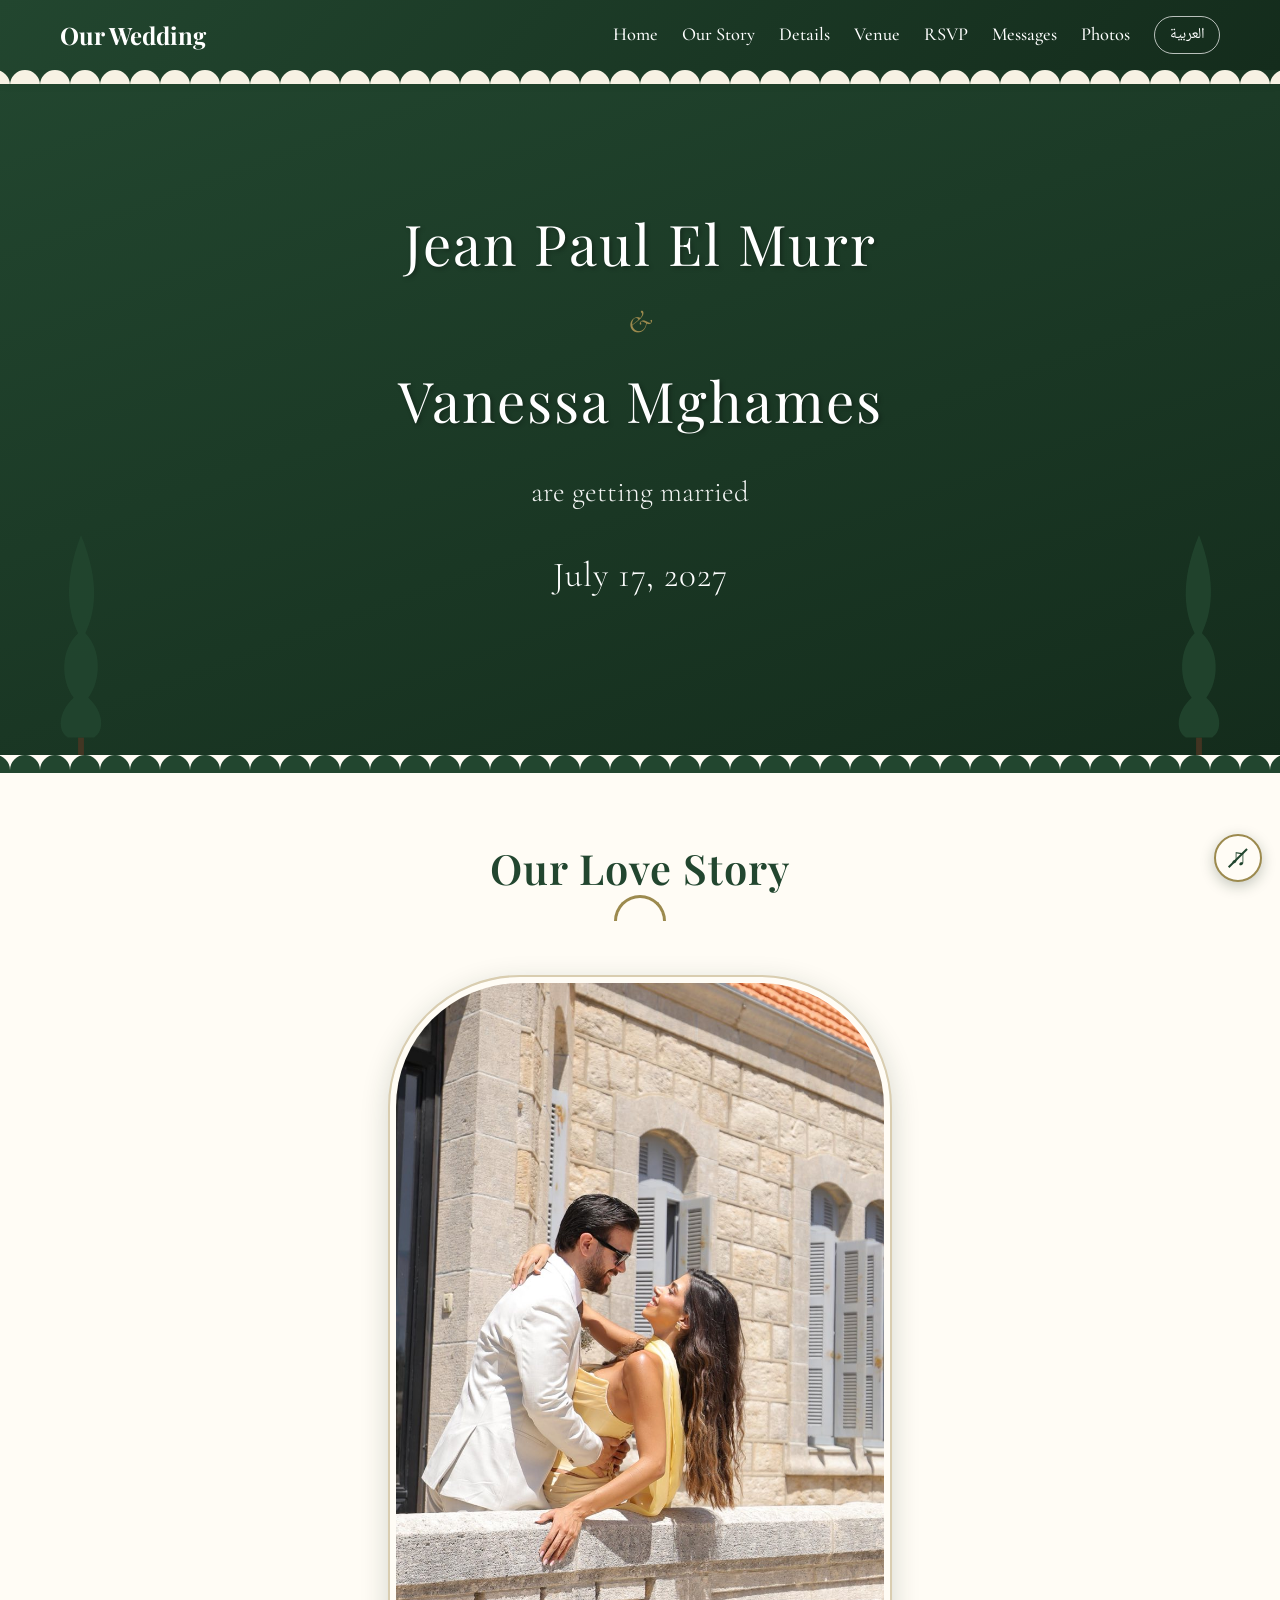
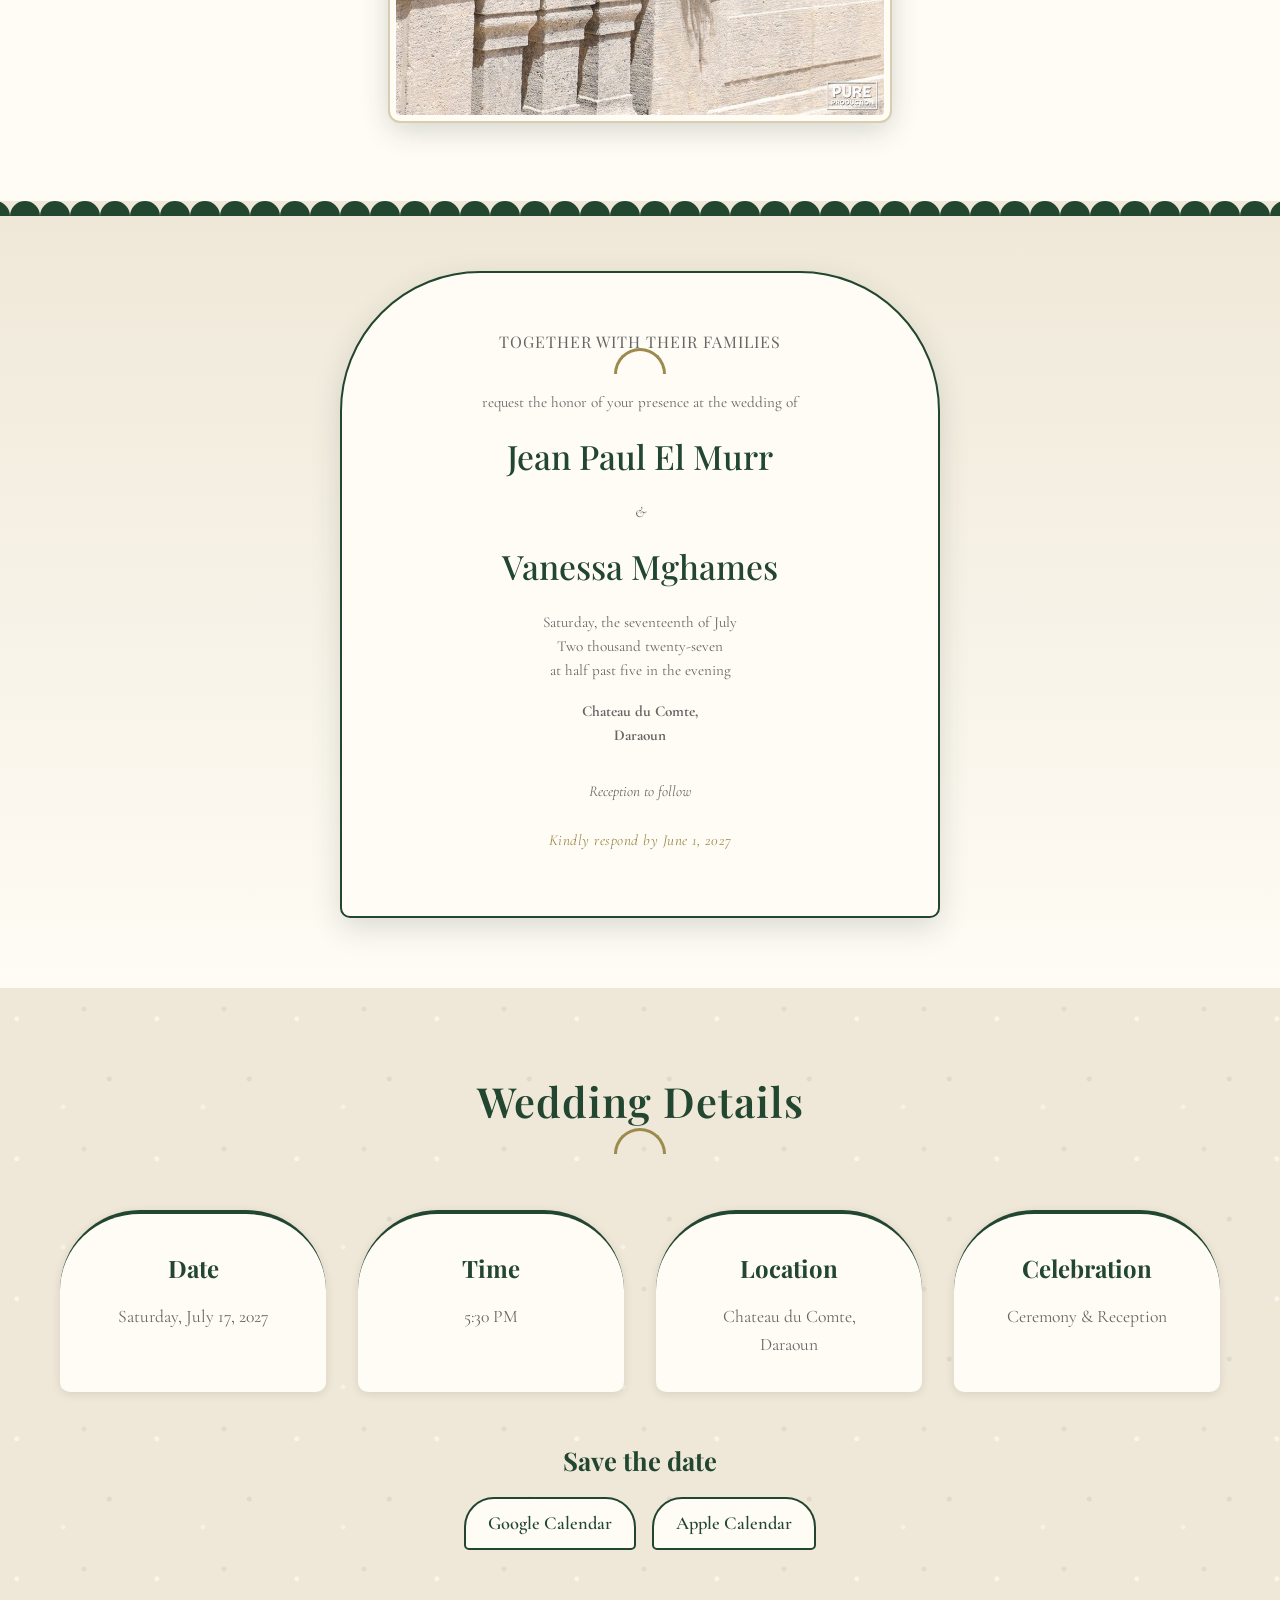
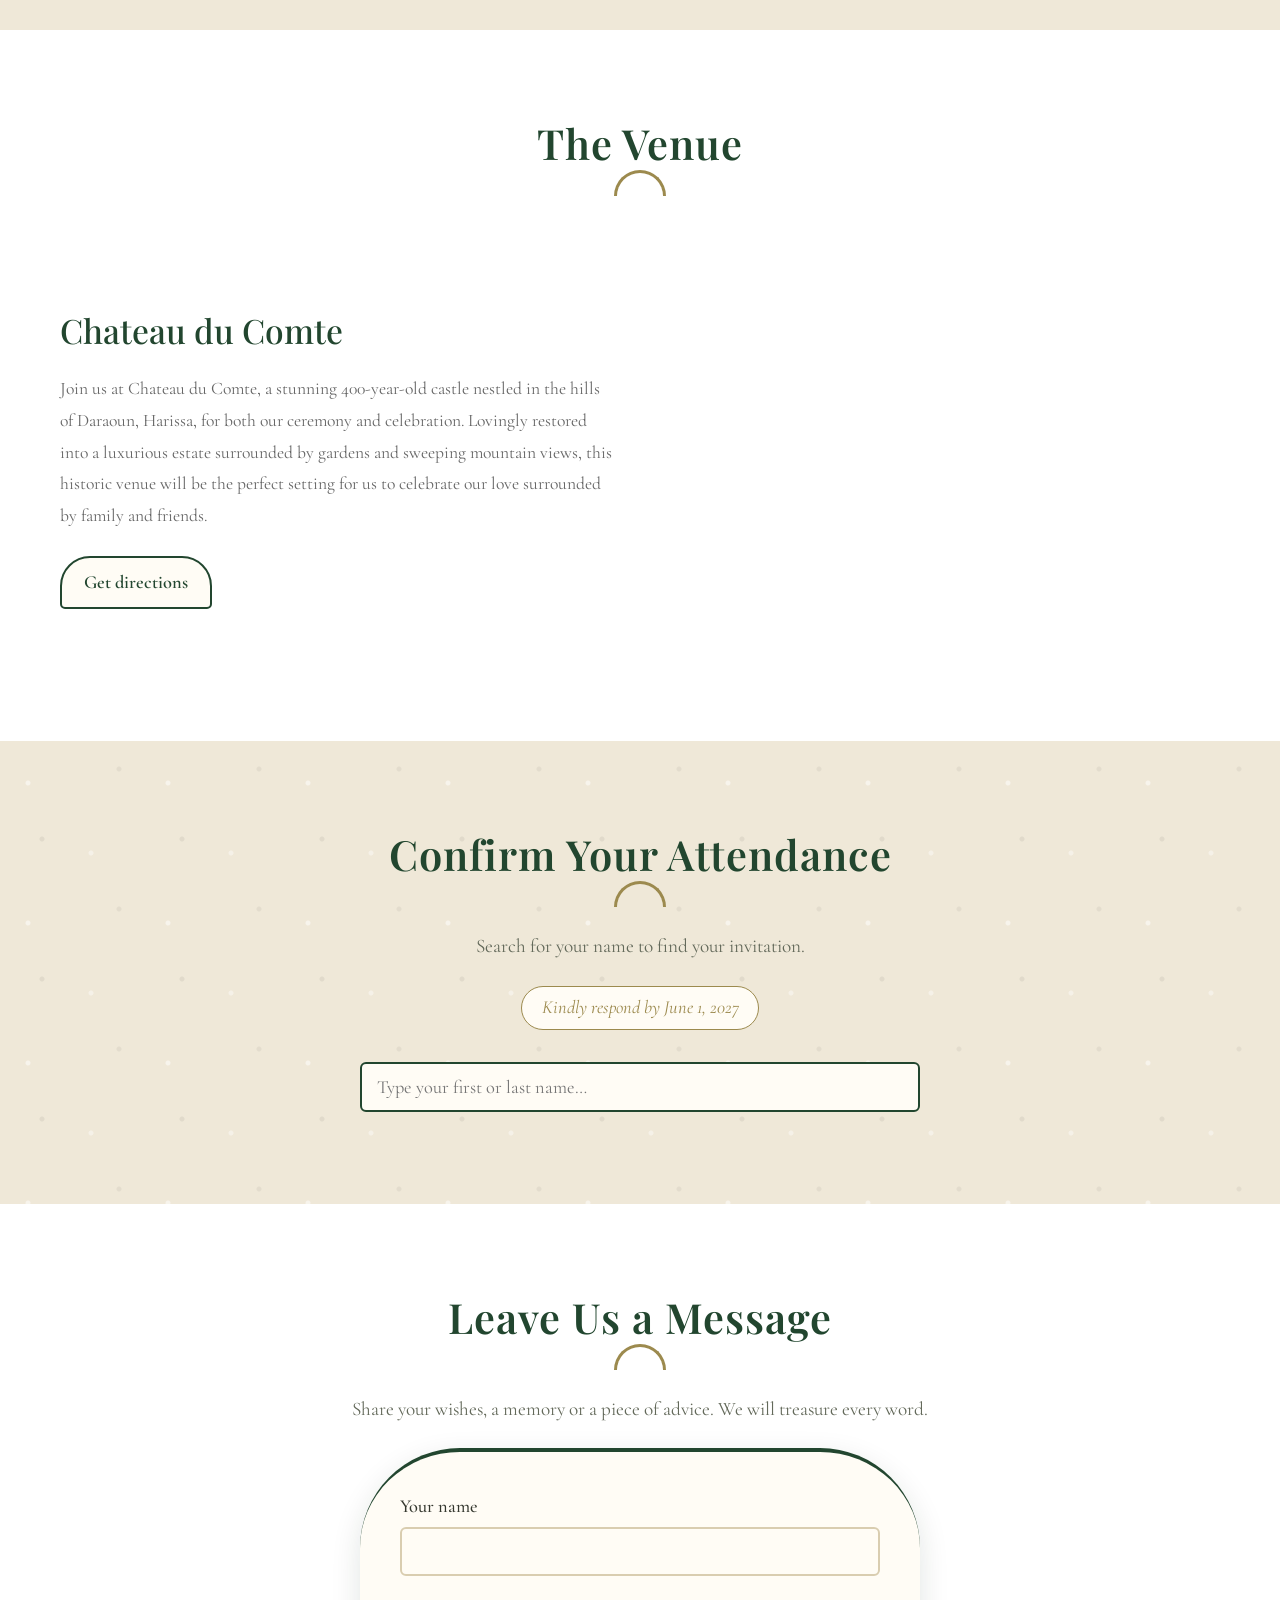
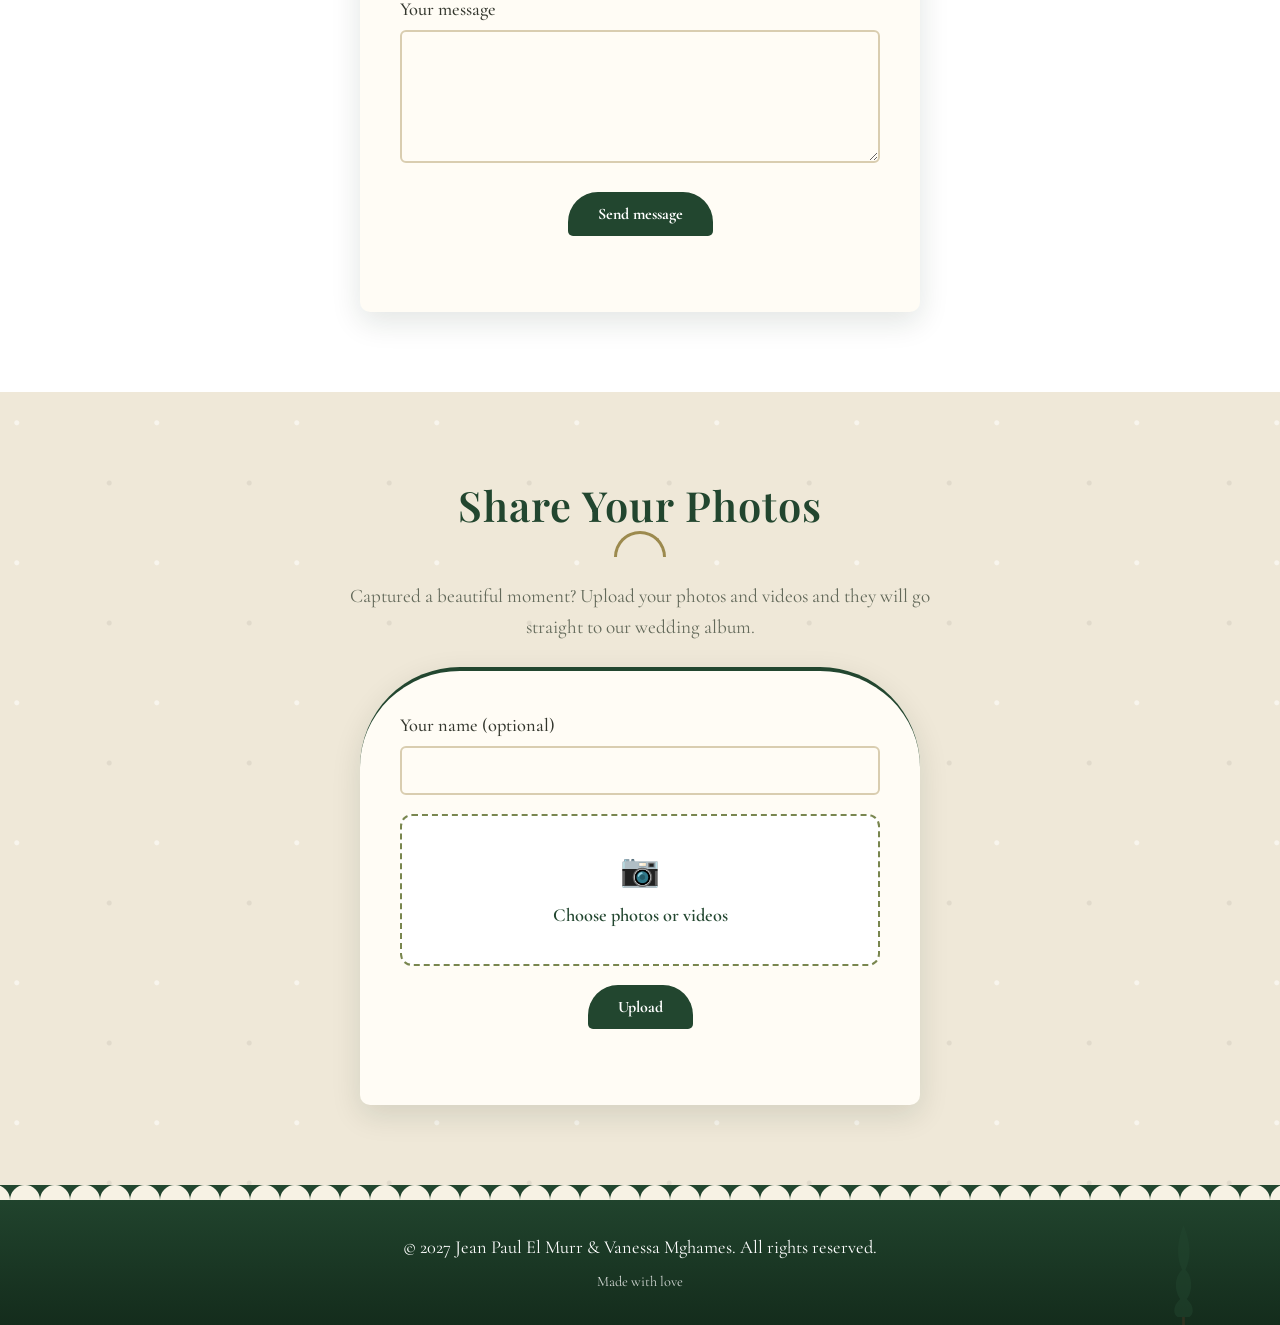
==== index.html @ b469ce1c "Polish site: music control, faster loading, nav fixes, link previews - Add play/pause music button a" ====
<!DOCTYPE html>
<html lang="en" dir="ltr">
<head>
    <meta charset="UTF-8">
    <meta name="viewport" content="width=device-width, initial-scale=1.0">
    <title>Jean Paul & Vanessa - Wedding 2027</title>
    <meta name="description" content="Jean Paul El Murr & Vanessa Mghames are getting married on July 17, 2027 at Chateau du Comte, Daraoun. Find your invitation and RSVP by June 1, 2027.">
    <meta name="theme-color" content="#22462f">
    <meta property="og:type" content="website">
    <meta property="og:url" content="https://www.vanessaandjeanpaulelmurr.com/">
    <meta property="og:title" content="Jean Paul & Vanessa - July 17, 2027">
    <meta property="og:description" content="We're getting married! Find your invitation and RSVP by June 1, 2027.">
    <meta property="og:image" content="https://www.vanessaandjeanpaulelmurr.com/images/og-preview.jpg">
    <meta property="og:image:width" content="1200">
    <meta property="og:image:height" content="630">
    <meta name="twitter:card" content="summary_large_image">
    <link rel="icon" href="data:image/svg+xml,%3Csvg xmlns='http://www.w3.org/2000/svg' viewBox='0 0 64 64'%3E%3Cpath d='M8 64V30a24 24 0 0 1 48 0v34z' fill='%2322462f'/%3E%3Ctext x='32' y='48' font-family='Georgia,serif' font-size='22' fill='%23fffcf5' text-anchor='middle'%3EJ%26amp;V%3C/text%3E%3C/svg%3E">
    <link rel="preconnect" href="https://fonts.googleapis.com">
    <link rel="preconnect" href="https://fonts.gstatic.com" crossorigin>
    <link rel="stylesheet" href="style.css">
</head>
<body>
    <!-- Music Player -->
    <audio id="backgroundMusic" preload="metadata" loop>
        <source src="music/o-sole-mio.m4a" type="audio/mp4">
        <source src="music/Instrumental - O Sole Mio.mp3" type="audio/mpeg">
    </audio>
    <button class="music-toggle" id="musicToggle" type="button" aria-pressed="false" data-i18n-aria="music.play" aria-label="Play music">
        <span class="music-icon" aria-hidden="true">&#9835;</span>
    </button>

    <!-- Navigation -->
    <nav class="navbar">
        <div class="container">
            <div class="logo" data-i18n="nav.logo">Our Wedding</div>
            <ul class="nav-links">
                <li><a href="#home" data-i18n="nav.home">Home</a></li>
                <li><a href="#gallery" data-i18n="nav.story">Our Story</a></li>
                <li><a href="#details" data-i18n="nav.details">Details</a></li>
                <li><a href="#venue" data-i18n="nav.venue">Venue</a></li>
                <li><a href="#rsvp" data-i18n="nav.rsvp">RSVP</a></li>
                <li><a href="#messages" data-i18n="nav.messages">Messages</a></li>
                <li><a href="#photos" data-i18n="nav.photos">Photos</a></li>
            </ul>
            <div class="nav-actions">
                <button class="lang-toggle" id="langToggle" type="button" data-i18n="lang.toggle" data-i18n-aria="lang.toggleLabel">العربية</button>
                <button class="nav-toggle" id="navToggle" type="button" aria-label="Menu" aria-expanded="false">
                    <span></span>
                    <span></span>
                    <span></span>
                </button>
            </div>
        </div>
    </nav>

    <!-- Hero Section -->
    <section id="home" class="hero">
        <div class="hero-content">
            <h1 data-i18n="hero.groom">Jean Paul El Murr</h1>
            <p class="and" data-i18n="common.and">&</p>
            <h1 data-i18n="hero.bride">Vanessa Mghames</h1>
            <p class="tagline" data-i18n="hero.tagline">are getting married</p>
            <p class="date" data-i18n="hero.date">July 17, 2027</p>
        </div>
    </section>

    <!-- Photo Gallery Section -->
    <section id="gallery" class="gallery">
        <div class="container">
            <h2 data-i18n="story.title">Our Love Story</h2>
            <div class="gallery-grid">
                <div class="gallery-item featured">
                    <img src="images/engagement.jpg" width="900" height="1350" alt="Jean Paul & Vanessa">
                </div>
            </div>
        </div>
    </section>

    <!-- Invitation Section -->
    <section id="invitation" class="invitation">
        <div class="container">
            <div class="invitation-card">
                <h2 data-i18n="inv.together">Together with their families</h2>
                <p data-i18n="inv.request">request the honor of your presence at the wedding of</p>
                <h3 data-i18n="hero.groom">Jean Paul El Murr</h3>
                <p class="and-text" data-i18n="common.and">&</p>
                <h3 data-i18n="hero.bride">Vanessa Mghames</h3>
                <p data-i18n-html="inv.when">Saturday, the seventeenth of July<br>Two thousand twenty-seven<br>at half past five in the evening</p>
                <p><strong data-i18n-html="inv.venue">Chateau du Comte,<br>Daraoun</strong></p>
                <p class="reception" data-i18n="inv.reception">Reception to follow</p>
                <p class="rsvp-by" data-i18n="inv.rsvpBy">Kindly respond by June 1, 2027</p>
            </div>
        </div>
    </section>

    <!-- Event Details -->
    <section id="details" class="details">
        <div class="container">
            <h2 data-i18n="details.title">Wedding Details</h2>
            <div class="details-grid">
                <div class="detail-card">
                    <h3 data-i18n="details.date">Date</h3>
                    <p data-i18n="details.dateVal">Saturday, July 17, 2027</p>
                </div>
                <div class="detail-card">
                    <h3 data-i18n="details.time">Time</h3>
                    <p data-i18n="details.timeVal">5:30 PM</p>
                </div>
                <div class="detail-card">
                    <h3 data-i18n="details.location">Location</h3>
                    <p data-i18n-html="details.locationVal">Chateau du Comte,<br>Daraoun</p>
                </div>
                <div class="detail-card">
                    <h3 data-i18n="details.celebration">Celebration</h3>
                    <p data-i18n="details.celebrationVal">Ceremony & Reception</p>
                </div>
            </div>

            <div class="calendar-box">
                <h3 data-i18n="cal.title">Save the date</h3>
                <div class="calendar-buttons">
                    <a class="btn-calendar" id="googleCalLink" href="#" target="_blank" rel="noopener" data-i18n="cal.google">Google Calendar</a>
                    <a class="btn-calendar" href="wedding.ics" data-i18n="cal.apple">Apple Calendar</a>
                </div>
            </div>
        </div>
    </section>

    <!-- Venue Information -->
    <section id="venue" class="venue">
        <div class="container">
            <h2 data-i18n="venue.title">The Venue</h2>
            <div class="venue-info">
                <div class="venue-text">
                    <h3 data-i18n="venue.name">Chateau du Comte</h3>
                    <p data-i18n="venue.text">Join us at Chateau du Comte, a stunning 400-year-old castle nestled in the hills of Daraoun, Harissa, for both our ceremony and celebration. Lovingly restored into a luxurious estate surrounded by gardens and sweeping mountain views, this historic venue will be the perfect setting for us to celebrate our love surrounded by family and friends.</p>
                    <a class="btn-calendar" id="directionsLink" href="#" target="_blank" rel="noopener" data-i18n="venue.directions">Get directions</a>
                </div>
                <div class="venue-map">
                    <iframe class="map-container" title="Map of Chateau du Comte, Daraoun" src="https://www.google.com/maps?q=Chateau%20du%20Comte%20Daraoun&z=17&output=embed" width="100%" height="400" style="border:none;border-radius:10px;" allowfullscreen="" loading="lazy" referrerpolicy="no-referrer-when-downgrade"></iframe>
                </div>
            </div>
        </div>
    </section>

    <!-- RSVP Section -->
    <section id="rsvp" class="rsvp">
        <div class="container">
            <h2 data-i18n="rsvp.title">Confirm Your Attendance</h2>
            <p class="section-intro" data-i18n="rsvp.subtitle">Search for your name to find your invitation.</p>
            <p class="deadline-badge" data-i18n="rsvp.deadline">Kindly respond by June 1, 2027</p>

            <div id="rsvpClosed" class="notice" hidden data-i18n="rsvp.closed"></div>

            <div id="rsvpSearch" class="guest-search">
                <input
                    type="search"
                    id="guestInput"
                    class="guest-input"
                    autocomplete="off"
                    data-i18n-placeholder="rsvp.placeholder"
                    data-i18n-aria="rsvp.searchLabel"
                    aria-controls="guestResults"
                >
                <ul id="guestResults" class="guest-results"></ul>
                <p id="guestNoResults" class="hint" hidden data-i18n="rsvp.noResults"></p>
            </div>

            <form id="rsvpForm" class="rsvp-card" hidden novalidate>
                <h3 id="rsvpWelcome"></h3>
                <p id="rsvpReserved"></p>
                <p id="rsvpPrevious" class="hint" hidden data-i18n="rsvp.previous"></p>

                <fieldset class="rsvp-choice">
                    <legend data-i18n="rsvp.question">Will you be joining us?</legend>
                    <label class="choice">
                        <input type="radio" name="attending" value="yes">
                        <span data-i18n="rsvp.accept">Joyfully accept</span>
                    </label>
                    <label class="choice">
                        <input type="radio" name="attending" value="no">
                        <span data-i18n="rsvp.decline">Regretfully decline</span>
                    </label>
                </fieldset>

                <div id="rsvpCountWrap" class="field" hidden>
                    <label for="rsvpCount" data-i18n="rsvp.howMany">How many of you will attend?</label>
                    <select id="rsvpCount" class="form-input"></select>
                </div>

                <div class="field">
                    <label for="rsvpNote" data-i18n="rsvp.note">Anything we should know? (optional)</label>
                    <textarea id="rsvpNote" class="form-input" maxlength="500" rows="3"></textarea>
                </div>

                <button type="submit" class="btn-primary" id="rsvpSubmit" data-i18n="rsvp.submit">Send my response</button>
                <div id="rsvpStatus" class="form-status" role="status"></div>
                <button type="button" class="btn-link" id="rsvpChange" data-i18n="rsvp.change">Not you? Search again</button>
            </form>

            <div id="rsvpDone" class="rsvp-card rsvp-done" hidden>
                <p id="rsvpThanks" class="thanks" role="status"></p>
                <div id="rsvpDoneCalendar" class="calendar-buttons">
                    <a class="btn-calendar" data-calendar-google href="#" target="_blank" rel="noopener" data-i18n="cal.google">Google Calendar</a>
                    <a class="btn-calendar" href="wedding.ics" data-i18n="cal.apple">Apple Calendar</a>
                </div>
                <button type="button" class="btn-link" id="rsvpUpdate" data-i18n="rsvp.update">Change my response</button>
            </div>
        </div>
    </section>

    <!-- Messages Section -->
    <section id="messages" class="messages">
        <div class="container">
            <h2 data-i18n="msg.title">Leave Us a Message</h2>
            <p class="section-intro" data-i18n="msg.subtitle">Share your wishes, a memory or a piece of advice. We will treasure every word.</p>
            <form id="messageForm" class="rsvp-card" novalidate>
                <div class="field">
                    <label for="msgName" data-i18n="msg.name">Your name</label>
                    <input type="text" id="msgName" class="form-input" maxlength="100" autocomplete="name" required>
                </div>
                <div class="field">
                    <label for="msgText" data-i18n="msg.message">Your message</label>
                    <textarea id="msgText" class="form-input" maxlength="2000" rows="5" required></textarea>
                </div>
                <button type="submit" class="btn-primary" id="msgSubmit" data-i18n="msg.submit">Send message</button>
                <div id="msgStatus" class="form-status" role="status"></div>
            </form>
        </div>
    </section>

    <!-- Photos Section -->
    <section id="photos" class="photos">
        <div class="container">
            <h2 data-i18n="photos.title">Share Your Photos</h2>
            <p class="section-intro" data-i18n="photos.subtitle">Captured a beautiful moment? Upload your photos and videos and they will go straight to our wedding album.</p>
            <form id="photoForm" class="rsvp-card" novalidate>
                <div class="field">
                    <label for="photoName" data-i18n="photos.name">Your name (optional)</label>
                    <input type="text" id="photoName" class="form-input" maxlength="100" autocomplete="name">
                </div>
                <input type="file" id="photoFiles" class="visually-hidden" accept="image/*,video/*" multiple>
                <label class="file-drop" for="photoFiles">
                    <span class="file-drop-icon" aria-hidden="true">&#128247;</span>
                    <span data-i18n="photos.choose">Choose photos or videos</span>
                    <small id="photoSelected"></small>
                </label>
                <button type="submit" class="btn-primary" id="photoSubmit" data-i18n="photos.upload">Upload</button>
                <div class="progress" id="photoProgress" hidden><div class="progress-bar" id="photoProgressBar"></div></div>
                <div id="photoStatus" class="form-status" role="status"></div>
                <ul id="photoErrors" class="photo-errors"></ul>
            </form>
        </div>
    </section>

    <!-- Footer -->
    <footer>
        <p data-i18n="footer.rights">&copy; 2027 Jean Paul El Murr & Vanessa Mghames. All rights reserved.</p>
        <p class="footer-love" data-i18n="footer.love">Made with love</p>
    </footer>

    <script src="config.js"></script>
    <script src="guests.js"></script>
    <script src="i18n.js"></script>
    <script src="script.js"></script>
</body>
</html>
---- style.css ----
@import url('https://fonts.googleapis.com/css2?family=Playfair+Display:wght@400;500;600;700&family=Cormorant+Garamond:ital,wght@0,400;0,500;0,600;1,500&family=Amiri:wght@400;700&family=Noto+Naskh+Arabic:wght@400;500;600;700&display=swap');

* {
    margin: 0;
    padding: 0;
    box-sizing: border-box;
}

[hidden] {
    display: none !important;
}

:root {
    --primary: #22462f; /* cypress green */
    --primary-dark: #142c1c; /* deep cypress shadow */
    --olive: #79864f; /* olive accent */
    --accent: #9c8a4e; /* antique gold */
    --stone: #efe8d8; /* travertine stone */
    --stone-dark: #d9cdb0; /* deeper stone edge */
    --marble: #fffcf5; /* marble white */
    --muted: #63695a;
    --bg: #fffdf8;
    --text: #33362d;
    --arch-green: url("data:image/svg+xml,%3Csvg xmlns='http://www.w3.org/2000/svg' width='60' height='30' viewBox='0 0 60 30'%3E%3Cpath d='M0 30 L0 15 A15 15 0 0 1 30 15 A15 15 0 0 1 60 15 L60 30 Z' fill='%2322462f'/%3E%3C/svg%3E");
    --arch-stone: url("data:image/svg+xml,%3Csvg xmlns='http://www.w3.org/2000/svg' width='60' height='30' viewBox='0 0 60 30'%3E%3Cpath d='M0 30 L0 15 A15 15 0 0 1 30 15 A15 15 0 0 1 60 15 L60 30 Z' fill='%23f7f2e4'/%3E%3C/svg%3E");
    --cypress-tree: url("data:image/svg+xml,%3Csvg xmlns='http://www.w3.org/2000/svg' width='34' height='150' viewBox='0 0 34 150'%3E%3Crect x='15' y='138' width='4' height='12' fill='%234a3623'/%3E%3Cpath d='M17 0 C4 34 9 54 15 67 C3 78 3 99 12 111 C1 121 1 134 8 138 L26 138 C33 134 33 121 22 111 C31 99 31 78 20 67 C26 54 31 34 17 0 Z' fill='%2322462f'/%3E%3C/svg%3E");
}

/* Enable smooth scrolling for anchor navigation (CSS fallback) */
html {
    scroll-behavior: smooth;
}

/* Leave room for the sticky navbar when jumping to a section */
section[id] {
    scroll-margin-top: 70px;
}

@media (prefers-reduced-motion: reduce) {
    html { scroll-behavior: auto; }
}

body {
    font-family: 'Cormorant Garamond', Georgia, serif;
    font-size: 1.15rem;
    color: var(--text);
    line-height: 1.6;
    background: var(--bg);
}

h1, h2, h3, .logo {
    font-family: 'Playfair Display', Georgia, serif;
}

.container {
    max-width: 1200px;
    margin: 0 auto;
    padding: 0 20px;
}

/* Navigation */
.navbar {
    background: linear-gradient(135deg, var(--primary) 0%, var(--primary-dark) 100%);
    color: white;
    padding: 1rem 0;
    position: sticky;
    top: 0;
    z-index: 100;
    box-shadow: 0 4px 15px rgba(20, 44, 28, 0.35);
}

.navbar::after {
    content: '';
    position: absolute;
    left: 0;
    right: 0;
    bottom: -14px;
    height: 14px;
    background-image: var(--arch-stone);
    background-repeat: repeat-x;
    background-position: top center;
    pointer-events: none;
}

.navbar .container {
    display: flex;
    justify-content: space-between;
    align-items: center;
}

.logo {
    font-size: 1.5rem;
    font-weight: bold;
}

.nav-toggle {
    display: none;
    background: none;
    border: none;
    cursor: pointer;
    padding: 8px;
}

.nav-toggle span {
    display: block;
    width: 26px;
    height: 3px;
    background: white;
    margin: 5px 0;
    border-radius: 2px;
}

.nav-links {
    display: flex;
    list-style: none;
    gap: 1.5rem;
    margin-inline-start: auto;
    margin-inline-end: 1.5rem;
}

.nav-links a {
    color: white;
    text-decoration: none;
    transition: opacity 0.3s;
    font-weight: 500;
}

.nav-links a:hover {
    opacity: 0.8;
}

/* Hero Section */
.hero {
    background: linear-gradient(160deg, var(--primary) 0%, var(--primary-dark) 100%);
    color: white;
    padding: 120px 20px;
    text-align: center;
    min-height: 600px;
    display: flex;
    align-items: center;
    justify-content: center;
    position: relative;
    overflow: hidden;
}

.hero::before,
.hero::after {
    content: '';
    position: absolute;
    bottom: 0;
    width: 60px;
    height: 220px;
    background-image: var(--cypress-tree);
    background-repeat: no-repeat;
    background-position: bottom center;
    background-size: contain;
    opacity: 0.85;
    pointer-events: none;
}

.hero::before {
    left: 4%;
}

.hero::after {
    right: 4%;
    transform: scaleX(-1);
}

.hero-content {
    position: relative;
    z-index: 1;
}

.hero-content h1 {
    font-size: 3.5rem;
    margin: 0.5rem 0;
    text-shadow: 2px 2px 4px rgba(0,0,0,0.3);
    font-weight: 300;
    letter-spacing: 2px;
}

.tagline {
    font-size: 1.8rem;
    margin: 1.5rem 0;
    opacity: 0.95;
    font-weight: 300;
}

.date {
    font-size: 2.2rem;
    margin: 2rem 0;
    font-weight: 300;
    letter-spacing: 1px;
}

.music-toggle {
    position: fixed;
    bottom: calc(18px + env(safe-area-inset-bottom, 0px));
    right: 18px;
    z-index: 200;
    width: 48px;
    height: 48px;
    border-radius: 50%;
    border: 2px solid var(--accent);
    background: var(--marble);
    color: var(--primary);
    font-size: 1.4rem;
    line-height: 1;
    cursor: pointer;
    box-shadow: 0 4px 14px rgba(20, 44, 28, 0.25);
    transition: transform 0.2s, background 0.2s;
}

.music-toggle:hover {
    transform: scale(1.06);
}

.music-toggle::after {
    content: '';
    position: absolute;
    left: 50%;
    top: 50%;
    width: 60%;
    height: 2px;
    background: currentColor;
    transform: translate(-50%, -50%) rotate(-45deg);
}

.music-toggle.playing {
    background: var(--primary);
    color: white;
}

.music-toggle.playing::after {
    display: none;
}

.music-toggle.playing .music-icon {
    display: inline-block;
    animation: music-pulse 1.6s ease-in-out infinite;
}

@keyframes music-pulse {
    50% { transform: scale(1.15); }
}

[dir="rtl"] .music-toggle {
    right: auto;
    left: 18px;
}

/* Invitation Card */
.invitation {
    background: linear-gradient(180deg, var(--stone) 0%, var(--marble) 100%);
    padding: 70px 20px;
    position: relative;
}

.invitation::before {
    content: '';
    position: absolute;
    top: 0;
    left: 0;
    right: 0;
    height: 15px;
    background-image: var(--arch-green);
    background-repeat: repeat-x;
    background-position: top center;
    pointer-events: none;
}

.invitation-card {
    max-width: 600px;
    margin: 0 auto;
    background: var(--marble);
    padding: 3.5rem 3rem 3rem;
    border-radius: 140px 140px 10px 10px;
    box-shadow: 0 10px 30px rgba(20, 44, 28, 0.15);
    text-align: center;
    border: 2px solid var(--primary);
}

.invitation-card h2 {
    font-size: 1rem;
    color: #666;
    font-weight: 300;
    margin: 0;
    text-transform: uppercase;
    letter-spacing: 1px;
}

.invitation-card p {
    color: #666;
    margin: 1rem 0;
    font-size: 0.95rem;
}

.invitation-card h3 {
    font-size: 2.1rem;
    color: var(--primary);
    margin: 1rem 0;
    font-weight: 500;
}

.and-text {
    font-size: 1.5rem;
    color: var(--accent);
    margin: 0.5rem 0 !important;
    font-style: italic;
}

.and {
    font-size: 2rem;
    color: var(--accent);
    margin: 0.5rem 0;
    font-style: italic;
}

/* Sections */
section {
    padding: 80px 20px;
}

h2 {
    text-align: center;
    font-size: 2.6rem;
    margin-bottom: 3.5rem;
    color: var(--primary);
    font-weight: 600;
    letter-spacing: 1px;
    position: relative;
    padding-bottom: 1.2rem;
}

h2::after {
    content: '';
    position: absolute;
    left: 50%;
    bottom: 0;
    width: 46px;
    height: 23px;
    transform: translateX(-50%);
    border: 3px solid var(--accent);
    border-bottom: none;
    border-radius: 46px 46px 0 0;
}

/* Gallery Section */
.gallery {
    background: var(--marble);
    position: relative;
}

.gallery::before {
    content: '';
    position: absolute;
    top: 0;
    left: 0;
    right: 0;
    height: 18px;
    background-image: var(--arch-green);
    background-repeat: repeat-x;
    background-position: top center;
    pointer-events: none;
}

.gallery-grid {
    display: grid;
    gap: 2rem;
    justify-content: center;
}

.gallery-item {
    border-radius: 130px 130px 10px 10px;
    overflow: hidden;
    box-shadow: 0 8px 30px rgba(20, 44, 28, 0.2);
    transition: transform 0.3s, box-shadow 0.3s;
    border: 6px solid var(--marble);
    outline: 2px solid var(--stone-dark);
}

.gallery-item:hover {
    transform: translateY(-5px);
    box-shadow: 0 12px 40px rgba(20, 44, 28, 0.3);
}

.gallery-item.featured {
    max-width: 500px;
    margin: 0 auto;
}

.gallery-item img {
    width: 100%;
    height: auto;
    display: block;
    object-fit: cover;
}

/* Details Section */
.details {
    background-color: var(--stone);
    background-image:
        radial-gradient(circle at 12% 22%, rgba(255,255,255,0.55) 0 2px, transparent 3px),
        radial-gradient(circle at 78% 65%, rgba(0,0,0,0.06) 0 2px, transparent 3px),
        radial-gradient(circle at 45% 85%, rgba(255,255,255,0.4) 0 2px, transparent 3px),
        radial-gradient(circle at 60% 15%, rgba(0,0,0,0.05) 0 2px, transparent 3px);
    background-size: 140px 140px;
}

.details-grid {
    display: grid;
    grid-template-columns: repeat(auto-fit, minmax(250px, 1fr));
    gap: 2rem;
}

.detail-card {
    background: var(--marble);
    padding: 2.2rem 2rem 2rem;
    border-radius: 80px 80px 10px 10px;
    text-align: center;
    box-shadow: 0 2px 10px rgba(0,0,0,0.1);
    transition: transform 0.3s;
    border-top: 4px solid var(--primary);
}

.detail-card:hover {
    transform: translateY(-5px);
    box-shadow: 0 4px 20px rgba(20, 44, 28, 0.25);
}

.detail-card h3 {
    font-size: 1.5rem;
    margin-bottom: 1rem;
    color: var(--primary);
}

.detail-card p {
    font-size: 1.1rem;
    color: #666;
}

/* Venue Section */
.venue {
    background: white;
}

.venue-info {
    display: grid;
    grid-template-columns: 1fr 1fr;
    gap: 3rem;
    align-items: center;
}

.venue-text h3 {
    font-size: 2.1rem;
    color: var(--primary);
    margin-bottom: 1rem;
    font-weight: 500;
}

.venue-text p {
    margin-bottom: 1rem;
    font-size: 1.1rem;
    color: #666;
    line-height: 1.8;
}

.map-container {
    border-radius: 10px;
    border: 4px solid var(--stone-dark);
}

/* Shared section helpers */
.section-intro {
    text-align: center;
    max-width: 640px;
    margin: -2rem auto 1.5rem;
    color: var(--muted);
    font-size: 1.2rem;
}

.deadline-badge {
    display: block;
    width: fit-content;
    margin: 0 auto 2rem;
    padding: 0.4rem 1.2rem;
    border: 1px solid var(--accent);
    border-radius: 999px;
    color: var(--accent);
    font-style: italic;
    background: var(--marble);
}

.notice {
    max-width: 600px;
    margin: 0 auto;
    padding: 1rem 1.5rem;
    text-align: center;
    background: #f7e7dc;
    color: #8a4a2a;
    border: 1px solid #d8a37e;
    border-radius: 8px;
}

.hint {
    text-align: center;
    color: var(--muted);
    font-style: italic;
    margin-top: 1rem;
}

.visually-hidden {
    position: absolute !important;
    width: 1px;
    height: 1px;
    overflow: hidden;
    clip: rect(0 0 0 0);
    white-space: nowrap;
}

.invitation-card .reception {
    margin-top: 2rem;
    font-style: italic;
}

.invitation-card .rsvp-by {
    margin-top: 1.5rem;
    color: var(--accent);
    font-style: italic;
    letter-spacing: 0.5px;
}

/* Buttons */
.btn-primary {
    background: var(--primary);
    color: white;
    border: none;
    padding: 12px 30px;
    border-radius: 30px 30px 5px 5px;
    cursor: pointer;
    font-size: 1rem;
    font-family: inherit;
    transition: background 0.3s, opacity 0.3s;
    font-weight: bold;
}

.btn-primary:hover {
    background: var(--primary-dark);
}

.btn-primary:disabled {
    opacity: 0.6;
    cursor: wait;
}

.btn-link {
    display: block;
    margin: 1rem auto 0;
    background: none;
    border: none;
    color: var(--muted);
    text-decoration: underline;
    cursor: pointer;
    font-family: inherit;
    font-size: 1rem;
}

.btn-calendar {
    display: inline-block;
    padding: 10px 22px;
    border: 2px solid var(--primary);
    border-radius: 30px 30px 5px 5px;
    color: var(--primary);
    background: var(--marble);
    text-decoration: none;
    font-weight: 600;
    transition: background 0.3s, color 0.3s;
}

.btn-calendar:hover {
    background: var(--primary);
    color: white;
}

/* Calendar */
.calendar-box {
    margin-top: 3rem;
    text-align: center;
}

.calendar-box h3 {
    color: var(--primary);
    font-size: 1.6rem;
    margin-bottom: 1rem;
}

.calendar-buttons {
    display: flex;
    gap: 1rem;
    justify-content: center;
    flex-wrap: wrap;
}

.venue-text .btn-calendar {
    margin-top: 0.5rem;
}

/* RSVP */
.rsvp {
    background-color: var(--stone);
    background-image:
        radial-gradient(circle at 20% 30%, rgba(255,255,255,0.5) 0 2px, transparent 3px),
        radial-gradient(circle at 85% 20%, rgba(0,0,0,0.05) 0 2px, transparent 3px),
        radial-gradient(circle at 65% 80%, rgba(255,255,255,0.4) 0 2px, transparent 3px),
        radial-gradient(circle at 30% 70%, rgba(0,0,0,0.06) 0 2px, transparent 3px);
    background-size: 140px 140px;
}

.guest-search {
    max-width: 560px;
    margin: 0 auto;
}

.guest-input,
.form-input {
    width: 100%;
    padding: 12px 15px;
    border: 2px solid var(--stone-dark);
    border-radius: 6px;
    font-size: 1.05rem;
    font-family: inherit;
    color: var(--text);
    background: var(--marble);
}

.guest-input {
    border-color: var(--primary);
    font-size: 1.15rem;
}

.guest-input:focus,
.form-input:focus {
    outline: none;
    border-color: var(--primary);
    box-shadow: 0 0 0 3px rgba(34, 70, 47, 0.15);
}

.guest-results {
    list-style: none;
    margin-top: 0.75rem;
    display: grid;
    gap: 0.5rem;
}

.guest-option {
    width: 100%;
    display: flex;
    justify-content: space-between;
    align-items: center;
    gap: 1rem;
    padding: 0.85rem 1.2rem;
    background: var(--marble);
    border: 1px solid var(--stone-dark);
    border-radius: 8px;
    cursor: pointer;
    font-family: inherit;
    font-size: 1.1rem;
    color: var(--text);
    text-align: start;
    transition: border-color 0.2s, transform 0.2s;
}

.guest-option:hover,
.guest-option:focus-visible {
    border-color: var(--primary);
    transform: translateY(-1px);
    outline: none;
}

.guest-option-name {
    font-weight: 600;
    color: var(--primary);
}

.guest-option-seats {
    color: var(--muted);
    font-size: 0.95rem;
    white-space: nowrap;
}

.rsvp-card {
    max-width: 560px;
    margin: 0 auto;
    background: var(--marble);
    padding: 2.5rem 2.5rem 2rem;
    border-radius: 100px 100px 10px 10px;
    border-top: 4px solid var(--primary);
    box-shadow: 0 10px 30px rgba(20, 44, 28, 0.12);
    text-align: center;
}

.rsvp-card h3 {
    color: var(--primary);
    font-size: 1.8rem;
    margin-bottom: 0.5rem;
}

.rsvp-card > p {
    color: var(--muted);
}

.rsvp-choice {
    border: none;
    margin: 1.5rem 0 1rem;
}

.rsvp-choice legend {
    width: 100%;
    font-size: 1.2rem;
    margin-bottom: 0.75rem;
}

.choice {
    display: block;
    position: relative;
    cursor: pointer;
    margin-bottom: 0.6rem;
}

.choice input {
    position: absolute;
    opacity: 0;
}

.choice span {
    display: block;
    padding: 0.8rem 1rem;
    border: 2px solid var(--stone-dark);
    border-radius: 30px 30px 6px 6px;
    background: white;
    font-weight: 600;
    transition: all 0.2s;
}

.choice input:checked + span {
    background: var(--primary);
    border-color: var(--primary);
    color: white;
}

.choice input:focus-visible + span {
    box-shadow: 0 0 0 3px rgba(34, 70, 47, 0.25);
}

.field {
    text-align: start;
    margin-bottom: 1.2rem;
}

.field label {
    display: block;
    margin-bottom: 0.35rem;
    color: var(--text);
    font-weight: 500;
}

textarea.form-input {
    resize: vertical;
}

.form-status {
    margin-top: 1rem;
    min-height: 1.5em;
    color: var(--muted);
}

.form-status.success {
    color: var(--primary);
    font-weight: 600;
}

.form-status.error {
    color: #8a4a2a;
}

.rsvp-done .thanks {
    font-size: 1.35rem;
    color: var(--primary);
    margin-bottom: 1.5rem;
}

/* Messages */
.messages {
    background: white;
}

/* Photos */
.photos {
    background-color: var(--stone);
    background-image:
        radial-gradient(circle at 12% 22%, rgba(255,255,255,0.55) 0 2px, transparent 3px),
        radial-gradient(circle at 78% 65%, rgba(0,0,0,0.06) 0 2px, transparent 3px);
    background-size: 140px 140px;
}

.file-drop {
    display: flex;
    flex-direction: column;
    align-items: center;
    gap: 0.3rem;
    padding: 1.8rem 1rem;
    margin-bottom: 1.2rem;
    border: 2px dashed var(--olive);
    border-radius: 12px;
    background: white;
    cursor: pointer;
    color: var(--primary);
    font-weight: 600;
    transition: background 0.2s;
}

.file-drop:hover {
    background: var(--stone);
}

#photoFiles:focus-visible + .file-drop {
    outline: 3px solid rgba(34, 70, 47, 0.35);
    outline-offset: 2px;
}

.file-drop-icon {
    font-size: 2rem;
}

.file-drop small {
    color: var(--muted);
    font-weight: 400;
}

.progress {
    height: 8px;
    margin-top: 1rem;
    background: var(--stone);
    border-radius: 4px;
    overflow: hidden;
}

.progress-bar {
    height: 100%;
    width: 0;
    background: var(--olive);
    transition: width 0.3s;
}

.photo-errors {
    list-style: none;
    color: #8a4a2a;
    font-size: 0.95rem;
}

.footer-love {
    margin-top: 0.5rem;
    opacity: 0.8;
    font-size: 0.9rem;
}

/* Language toggle */
.nav-actions {
    display: flex;
    align-items: center;
    gap: 0.75rem;
}

.lang-toggle {
    background: transparent;
    color: white;
    border: 1px solid rgba(255, 255, 255, 0.7);
    border-radius: 999px;
    padding: 0.3rem 0.9rem;
    cursor: pointer;
    font-size: 0.95rem;
    font-family: 'Noto Naskh Arabic', 'Cormorant Garamond', Georgia, serif;
    transition: background 0.2s, color 0.2s;
}

[dir="rtl"] .lang-toggle {
    font-family: 'Cormorant Garamond', Georgia, serif;
}

.lang-toggle:hover {
    background: white;
    color: var(--primary);
}

/* Arabic / RTL */
[dir="rtl"] body {
    font-family: 'Noto Naskh Arabic', 'Amiri', Tahoma, sans-serif;
    font-size: 1.05rem;
}

[dir="rtl"] h1,
[dir="rtl"] h2,
[dir="rtl"] h3,
[dir="rtl"] .logo,
[dir="rtl"] .tagline,
[dir="rtl"] .date {
    font-family: 'Amiri', 'Noto Naskh Arabic', serif;
}

/* letter-spacing breaks Arabic letter joining */
[dir="rtl"] *,
[dir="rtl"] *::before,
[dir="rtl"] *::after {
    letter-spacing: 0 !important;
}

[dir="rtl"] .invitation-card h2 {
    text-transform: none;
    font-size: 1.2rem;
}

/* Keep the language toggle at the top right in both languages */
[dir="rtl"] .navbar .container {
    direction: ltr;
}

[dir="rtl"] .nav-links {
    direction: rtl;
}

/* Guest names stay in Latin script */
[dir="rtl"] .guest-input,
[dir="rtl"] .guest-option-name {
    font-family: 'Cormorant Garamond', Georgia, serif;
}

/* Footer */
footer {
    background: linear-gradient(180deg, var(--primary) 0%, var(--primary-dark) 100%);
    color: white;
    text-align: center;
    padding: 3rem 2rem 2rem;
    position: relative;
    overflow: hidden;
}

footer::before {
    content: '';
    position: absolute;
    top: 0;
    left: 0;
    right: 0;
    height: 15px;
    background-image: var(--arch-stone);
    background-repeat: repeat-x;
    background-position: top center;
    pointer-events: none;
}

footer::after {
    content: '';
    position: absolute;
    bottom: 0;
    right: 6%;
    width: 40px;
    height: 100px;
    background-image: var(--cypress-tree);
    background-repeat: no-repeat;
    background-position: bottom center;
    background-size: contain;
    opacity: 0.5;
    pointer-events: none;
}

footer p {
    position: relative;
    z-index: 1;
}

/* Responsive */

/* Collapse the menu before the seven links run out of room */
@media (max-width: 1000px) {
    .navbar {
        padding: 10px 0;
    }

    .nav-links {
        display: none;
    }

    .navbar.nav-open .nav-links {
        display: flex;
        flex-direction: column;
        position: absolute;
        top: 100%;
        left: 0;
        right: 0;
        margin: 0;
        background: linear-gradient(180deg, var(--primary) 0%, var(--primary-dark) 100%);
        padding: 0.75rem 1.5rem 1.25rem;
        gap: 0.75rem;
        z-index: 10000;
        box-shadow: 0 10px 20px rgba(20, 44, 28, 0.3);
    }

    .nav-toggle {
        display: block;
    }
}

@media (max-width: 768px) {
    section[id] {
        scroll-margin-top: 60px;
    }

    .logo {
        font-size: 1.25rem;
    }

    .hero {
        padding: 60px 20px;
        min-height: 360px;
    }

    .hero::before,
    .hero::after,
    footer::after {
        display: none;
    }

    .navbar::after,
    .invitation::before,
    .gallery::before,
    footer::before {
        background-size: 40px 20px;
        height: 10px;
    }

    .hero-content h1 {
        font-size: 2rem;
    }

    .tagline {
        font-size: 1.1rem;
    }

    .date {
        font-size: 1.2rem;
    }

    h2 {
        font-size: 1.8rem;
    }

    .venue-info {
        grid-template-columns: 1fr;
    }

    .invitation-card {
        padding: 2rem;
    }

    .rsvp-card {
        padding: 2rem 1.25rem;
    }
}
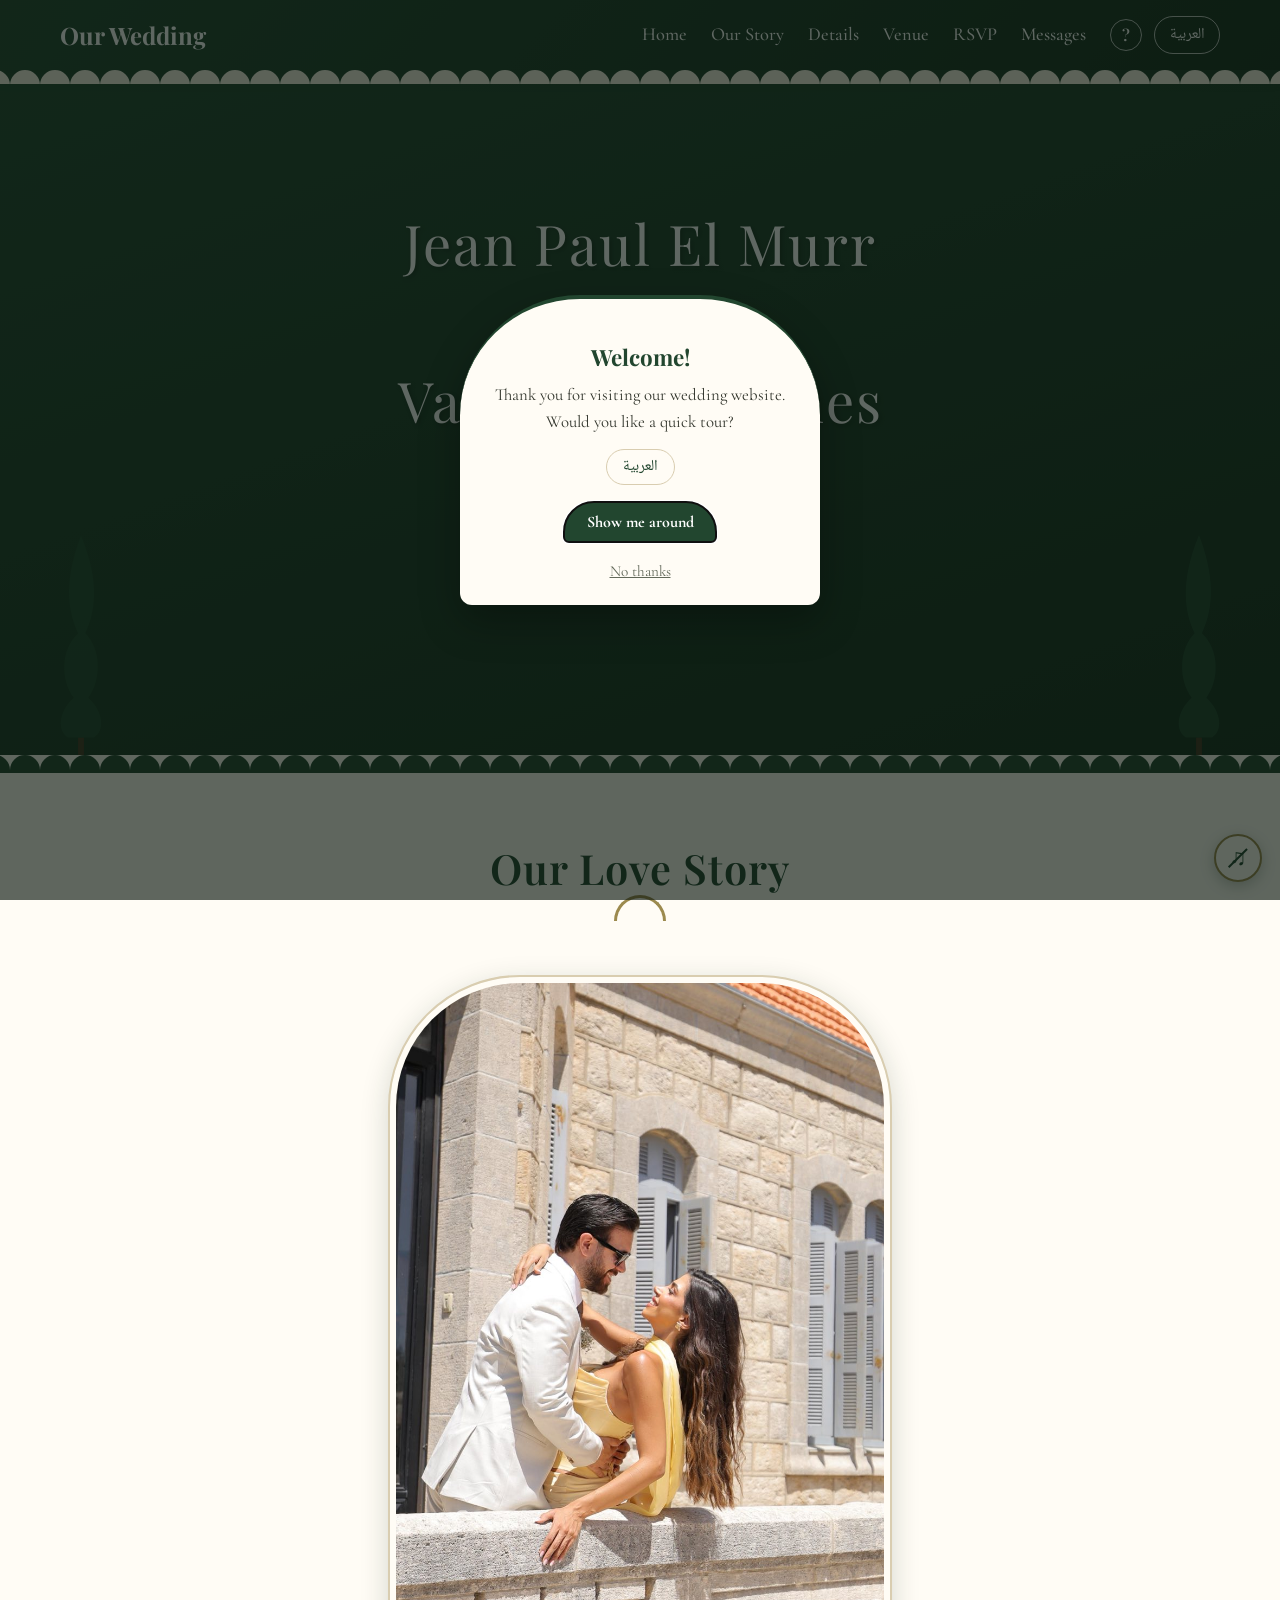
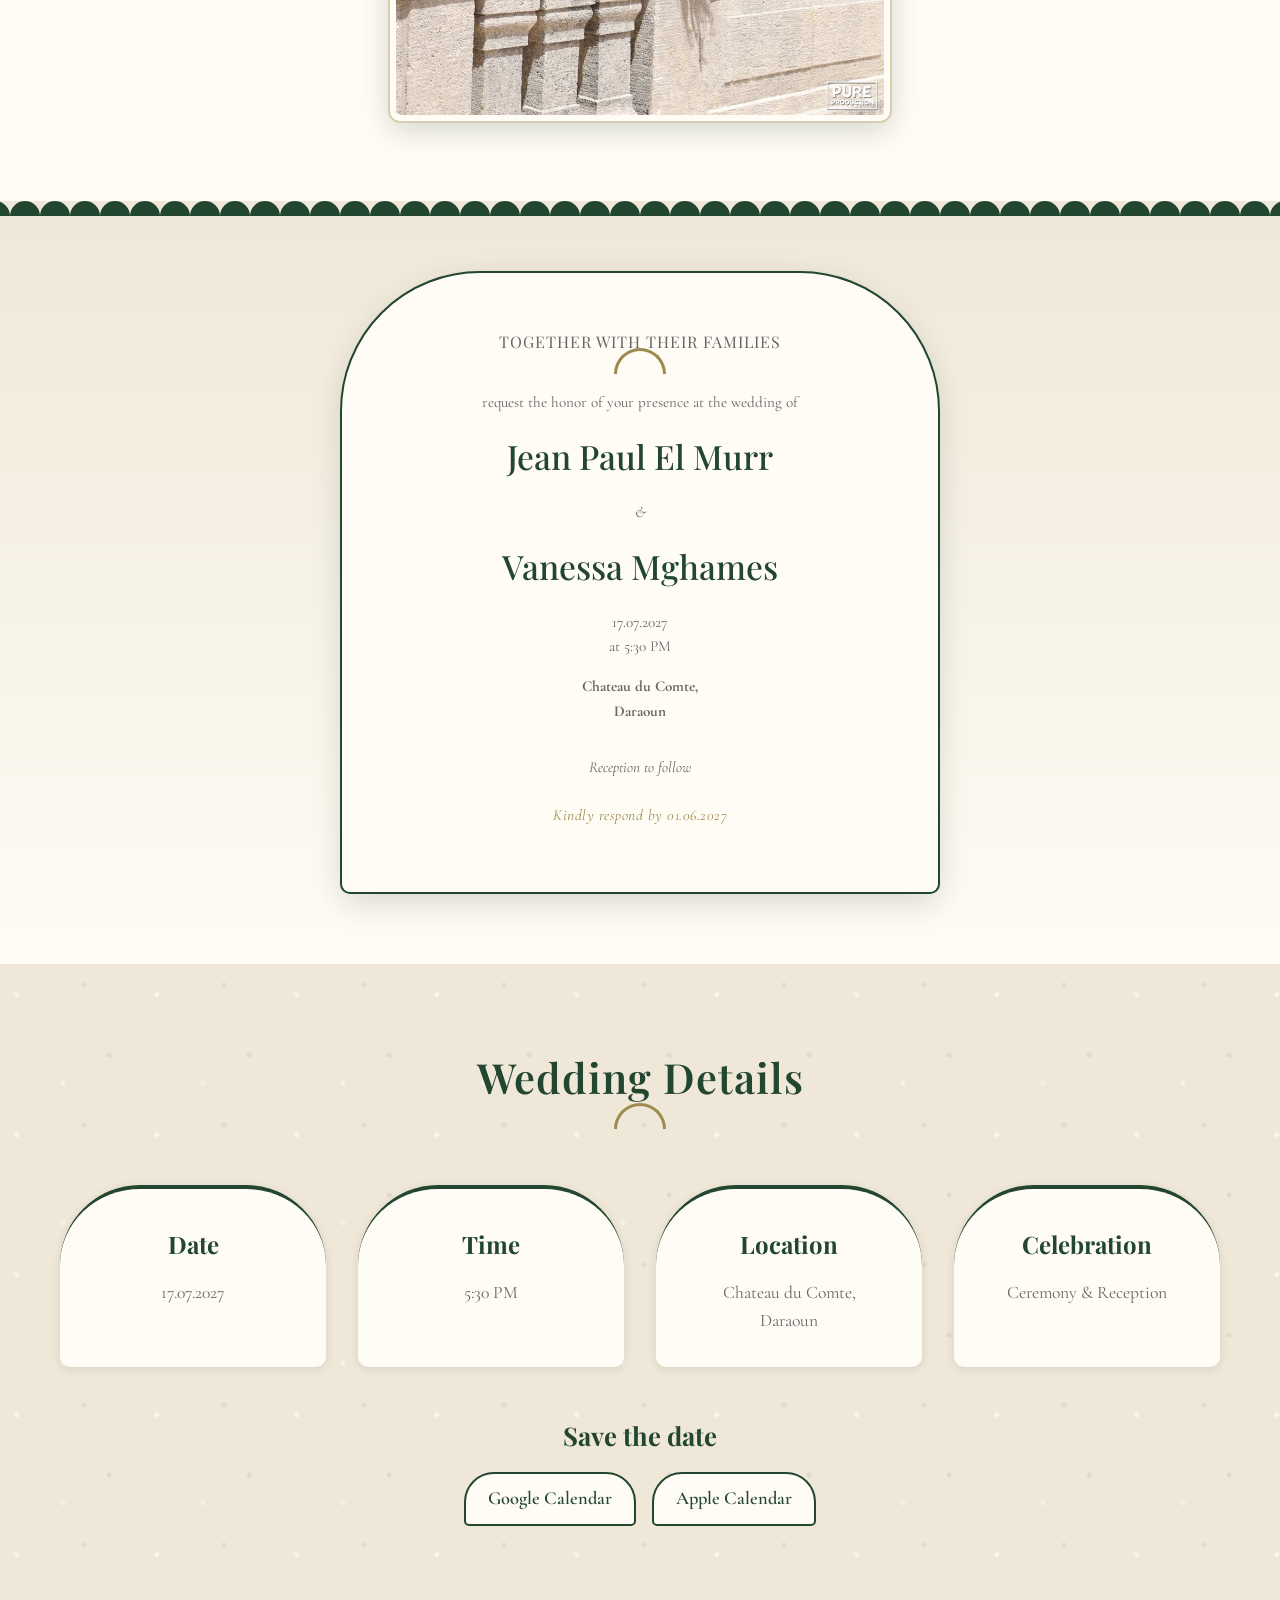
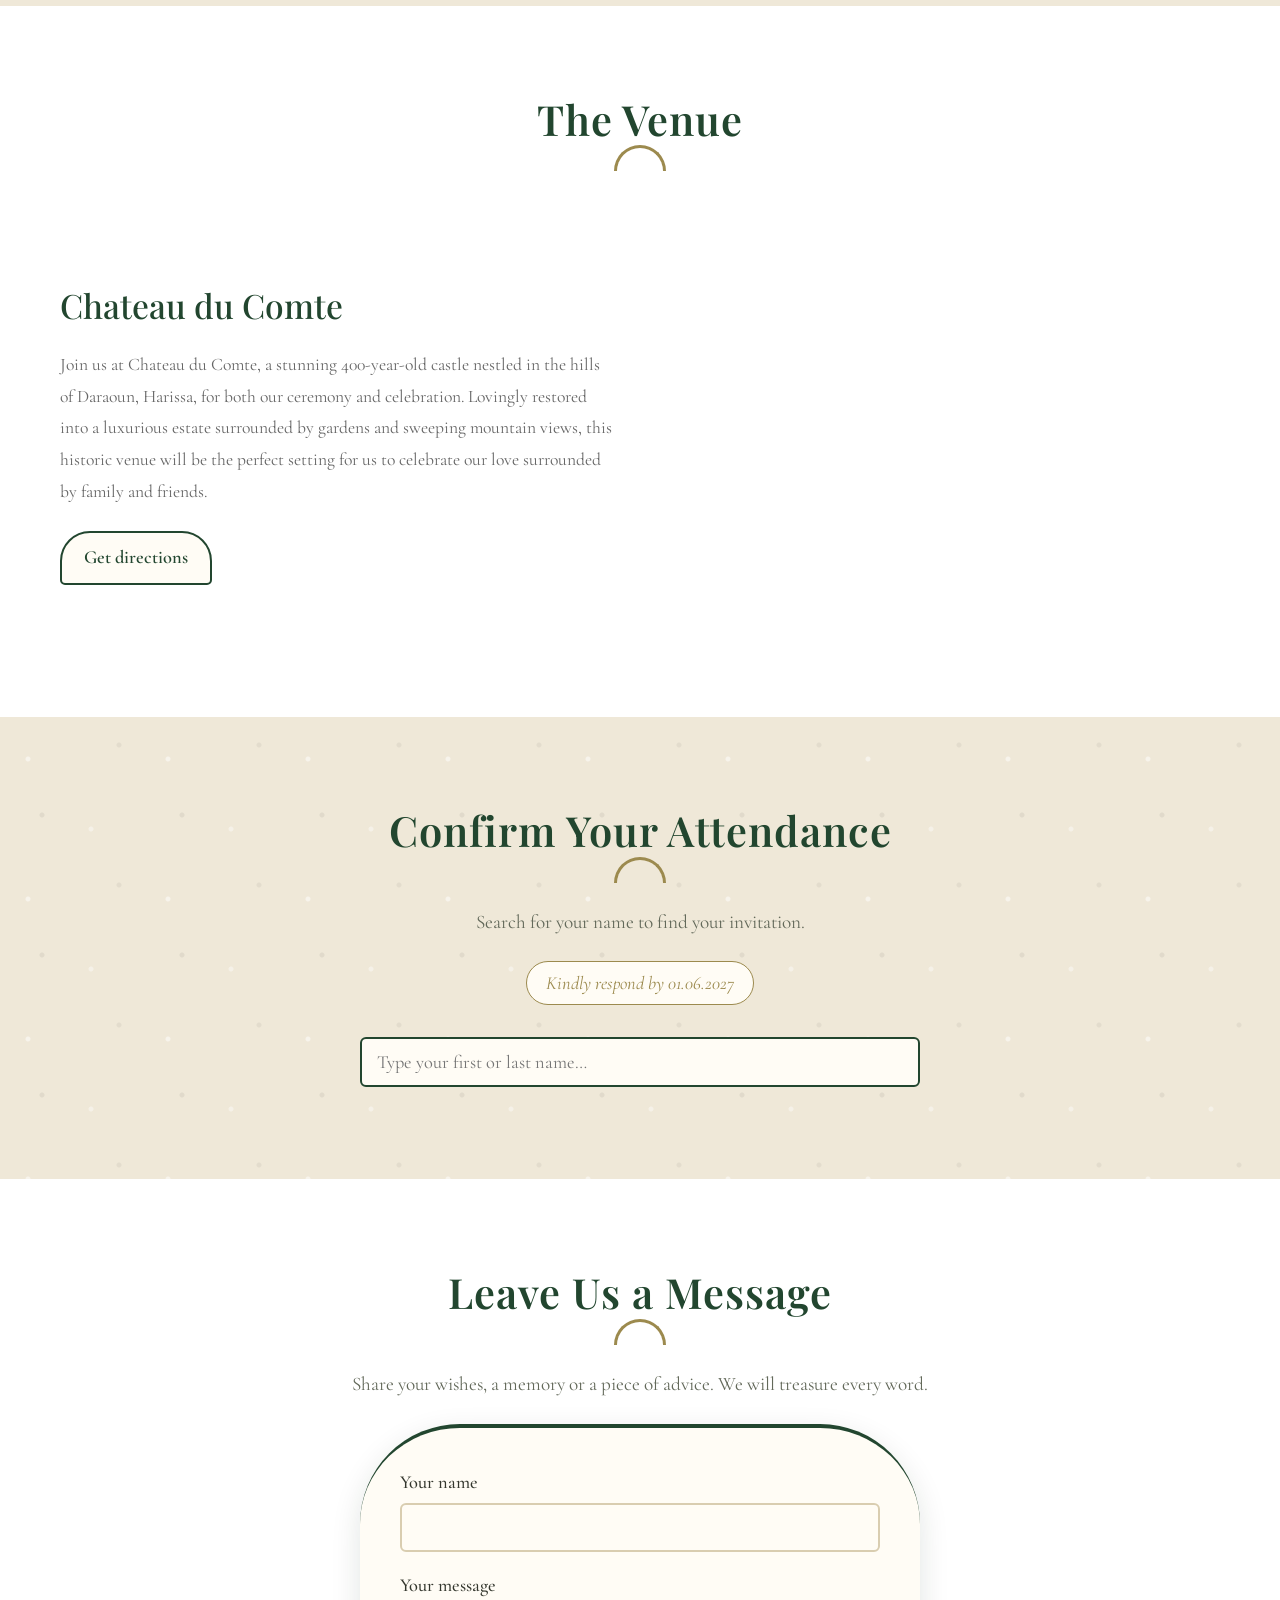
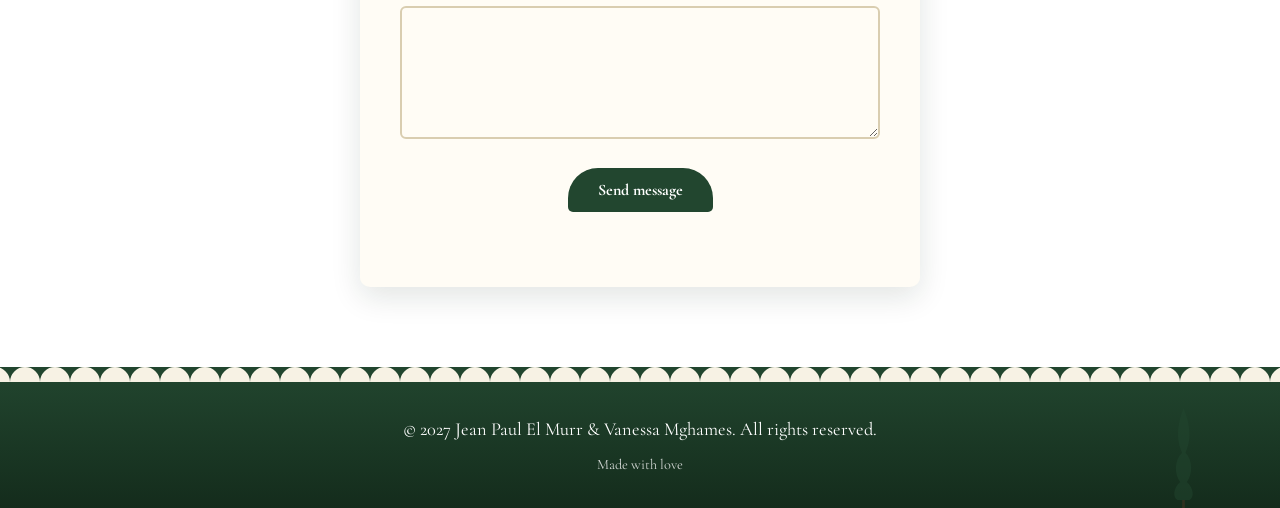
==== commit bee74d5d: "Add guided tour, attendee count picker and numeric dates; hide photos until July 1 - First-visit gui" ====
--- a/index.html
+++ b/index.html
@@ -4,12 +4,12 @@
     <meta charset="UTF-8">
     <meta name="viewport" content="width=device-width, initial-scale=1.0">
     <title>Jean Paul & Vanessa - Wedding 2027</title>
-    <meta name="description" content="Jean Paul El Murr & Vanessa Mghames are getting married on July 17, 2027 at Chateau du Comte, Daraoun. Find your invitation and RSVP by June 1, 2027.">
+    <meta name="description" content="Jean Paul El Murr & Vanessa Mghames are getting married on 17.07.2027 at Chateau du Comte, Daraoun. Find your invitation and RSVP by 01.06.2027.">
     <meta name="theme-color" content="#22462f">
     <meta property="og:type" content="website">
     <meta property="og:url" content="https://www.vanessaandjeanpaulelmurr.com/">
-    <meta property="og:title" content="Jean Paul & Vanessa - July 17, 2027">
-    <meta property="og:description" content="We're getting married! Find your invitation and RSVP by June 1, 2027.">
+    <meta property="og:title" content="Jean Paul & Vanessa - 17.07.2027">
+    <meta property="og:description" content="We're getting married! Find your invitation and RSVP by 01.06.2027.">
     <meta property="og:image" content="https://www.vanessaandjeanpaulelmurr.com/images/og-preview.jpg">
     <meta property="og:image:width" content="1200">
     <meta property="og:image:height" content="630">
@@ -40,9 +40,10 @@
                 <li><a href="#venue" data-i18n="nav.venue">Venue</a></li>
                 <li><a href="#rsvp" data-i18n="nav.rsvp">RSVP</a></li>
                 <li><a href="#messages" data-i18n="nav.messages">Messages</a></li>
-                <li><a href="#photos" data-i18n="nav.photos">Photos</a></li>
+                <li id="photosNavItem" hidden><a href="#photos" data-i18n="nav.photos">Photos</a></li>
             </ul>
             <div class="nav-actions">
+                <button class="help-toggle" id="tourStart" type="button" data-i18n-aria="tour.open" aria-label="Show the site guide">?</button>
                 <button class="lang-toggle" id="langToggle" type="button" data-i18n="lang.toggle" data-i18n-aria="lang.toggleLabel">العربية</button>
                 <button class="nav-toggle" id="navToggle" type="button" aria-label="Menu" aria-expanded="false">
                     <span></span>
@@ -60,7 +61,7 @@
             <p class="and" data-i18n="common.and">&</p>
             <h1 data-i18n="hero.bride">Vanessa Mghames</h1>
             <p class="tagline" data-i18n="hero.tagline">are getting married</p>
-            <p class="date" data-i18n="hero.date">July 17, 2027</p>
+            <p class="date" data-i18n="hero.date">17.07.2027</p>
         </div>
     </section>
 
@@ -85,10 +86,10 @@
                 <h3 data-i18n="hero.groom">Jean Paul El Murr</h3>
                 <p class="and-text" data-i18n="common.and">&</p>
                 <h3 data-i18n="hero.bride">Vanessa Mghames</h3>
-                <p data-i18n-html="inv.when">Saturday, the seventeenth of July<br>Two thousand twenty-seven<br>at half past five in the evening</p>
+                <p data-i18n-html="inv.when">17.07.2027<br>at 5:30 PM</p>
                 <p><strong data-i18n-html="inv.venue">Chateau du Comte,<br>Daraoun</strong></p>
                 <p class="reception" data-i18n="inv.reception">Reception to follow</p>
-                <p class="rsvp-by" data-i18n="inv.rsvpBy">Kindly respond by June 1, 2027</p>
+                <p class="rsvp-by" data-i18n="inv.rsvpBy">Kindly respond by 01.06.2027</p>
             </div>
         </div>
     </section>
@@ -100,7 +101,7 @@
             <div class="details-grid">
                 <div class="detail-card">
                     <h3 data-i18n="details.date">Date</h3>
-                    <p data-i18n="details.dateVal">Saturday, July 17, 2027</p>
+                    <p data-i18n="details.dateVal">17.07.2027</p>
                 </div>
                 <div class="detail-card">
                     <h3 data-i18n="details.time">Time</h3>
@@ -148,7 +149,7 @@
         <div class="container">
             <h2 data-i18n="rsvp.title">Confirm Your Attendance</h2>
             <p class="section-intro" data-i18n="rsvp.subtitle">Search for your name to find your invitation.</p>
-            <p class="deadline-badge" data-i18n="rsvp.deadline">Kindly respond by June 1, 2027</p>
+            <p class="deadline-badge" data-i18n="rsvp.deadline">Kindly respond by 01.06.2027</p>
 
             <div id="rsvpClosed" class="notice" hidden data-i18n="rsvp.closed"></div>
 
@@ -183,10 +184,10 @@
                     </label>
                 </fieldset>
 
-                <div id="rsvpCountWrap" class="field" hidden>
-                    <label for="rsvpCount" data-i18n="rsvp.howMany">How many of you will attend?</label>
-                    <select id="rsvpCount" class="form-input"></select>
-                </div>
+                <fieldset id="rsvpCountWrap" class="rsvp-count" hidden>
+                    <legend id="rsvpCountLabel"></legend>
+                    <div id="rsvpCount" class="count-options"></div>
+                </fieldset>
 
                 <div class="field">
                     <label for="rsvpNote" data-i18n="rsvp.note">Anything we should know? (optional)</label>
@@ -230,7 +231,7 @@
     </section>
 
     <!-- Photos Section -->
-    <section id="photos" class="photos">
+    <section id="photos" class="photos" hidden>
         <div class="container">
             <h2 data-i18n="photos.title">Share Your Photos</h2>
             <p class="section-intro" data-i18n="photos.subtitle">Captured a beautiful moment? Upload your photos and videos and they will go straight to our wedding album.</p>
@@ -262,6 +263,7 @@
     <script src="config.js"></script>
     <script src="guests.js"></script>
     <script src="i18n.js"></script>
+    <script src="tour.js"></script>
     <script src="script.js"></script>
 </body>
 </html>
--- a/style.css
+++ b/style.css
@@ -753,6 +753,64 @@
     box-shadow: 0 0 0 3px rgba(34, 70, 47, 0.25);
 }
 
+.rsvp-count {
+    border: none;
+    margin: 0.5rem 0 1.4rem;
+}
+
+.rsvp-count legend {
+    width: 100%;
+    font-size: 1.1rem;
+    margin-bottom: 0.6rem;
+}
+
+.count-options {
+    display: flex;
+    flex-wrap: wrap;
+    justify-content: center;
+    gap: 0.6rem;
+}
+
+.count-option {
+    position: relative;
+    cursor: pointer;
+}
+
+.count-option input {
+    position: absolute;
+    opacity: 0;
+}
+
+.count-option span {
+    display: flex;
+    align-items: center;
+    justify-content: center;
+    width: 52px;
+    height: 52px;
+    border-radius: 50%;
+    border: 2px solid var(--stone-dark);
+    background: white;
+    font-family: 'Playfair Display', Georgia, serif;
+    font-size: 1.3rem;
+    font-weight: 600;
+    color: var(--primary);
+    transition: all 0.2s;
+}
+
+.count-option:hover span {
+    border-color: var(--primary);
+}
+
+.count-option input:checked + span {
+    background: var(--primary);
+    border-color: var(--primary);
+    color: white;
+}
+
+.count-option input:focus-visible + span {
+    box-shadow: 0 0 0 3px rgba(34, 70, 47, 0.3);
+}
+
 .field {
     text-align: start;
     margin-bottom: 1.2rem;
@@ -891,6 +949,145 @@
 .lang-toggle:hover {
     background: white;
     color: var(--primary);
+}
+
+.help-toggle {
+    width: 32px;
+    height: 32px;
+    border-radius: 50%;
+    background: transparent;
+    color: white;
+    border: 1px solid rgba(255, 255, 255, 0.7);
+    font-family: 'Playfair Display', Georgia, serif;
+    font-size: 1rem;
+    font-weight: 600;
+    line-height: 1;
+    cursor: pointer;
+    transition: background 0.2s, color 0.2s;
+}
+
+.help-toggle:hover {
+    background: white;
+    color: var(--primary);
+}
+
+/* Guided tour */
+.tour {
+    position: fixed;
+    inset: 0;
+    z-index: 20000;
+}
+
+.tour.tour-welcome {
+    background: rgba(10, 22, 14, 0.65);
+}
+
+.tour-spotlight {
+    position: fixed;
+    border-radius: 14px;
+    box-shadow:
+        0 0 0 3px var(--accent),
+        0 0 0 9999px rgba(10, 22, 14, 0.65);
+    pointer-events: none;
+}
+
+.tour-card {
+    position: fixed;
+    width: min(360px, calc(100vw - 24px));
+    background: var(--marble);
+    color: var(--text);
+    border-top: 4px solid var(--primary);
+    border-radius: 18px 18px 10px 10px;
+    padding: 1.4rem 1.4rem 1.1rem;
+    box-shadow: 0 16px 40px rgba(0, 0, 0, 0.3);
+}
+
+.tour-welcome .tour-card {
+    text-align: center;
+    border-radius: 120px 120px 12px 12px;
+    padding-top: 2.4rem;
+}
+
+.tour-step {
+    color: var(--accent);
+    font-size: 0.9rem;
+    font-style: italic;
+    margin-bottom: 0.2rem;
+}
+
+.tour-title {
+    color: var(--primary);
+    font-size: 1.4rem;
+    margin-bottom: 0.4rem;
+}
+
+.tour-text {
+    font-size: 1.05rem;
+    color: var(--text);
+}
+
+.tour-lang {
+    margin-top: 0.8rem;
+    background: none;
+    border: 1px solid var(--stone-dark);
+    border-radius: 999px;
+    padding: 0.25rem 1rem;
+    font-family: 'Noto Naskh Arabic', 'Cormorant Garamond', Georgia, serif;
+    font-size: 0.95rem;
+    color: var(--primary);
+    cursor: pointer;
+}
+
+[dir="rtl"] .tour-lang {
+    font-family: 'Cormorant Garamond', Georgia, serif;
+}
+
+.tour-actions {
+    display: flex;
+    justify-content: space-between;
+    align-items: center;
+    gap: 0.75rem;
+    margin-top: 1.1rem;
+    flex-wrap: wrap;
+}
+
+.tour-welcome .tour-actions {
+    flex-direction: column-reverse;
+}
+
+.tour-nav {
+    display: flex;
+    gap: 0.5rem;
+    margin-inline-start: auto;
+}
+
+.tour-welcome .tour-nav {
+    margin: 0;
+}
+
+.tour-skip,
+.tour-back {
+    background: none;
+    border: none;
+    color: var(--muted);
+    font-family: inherit;
+    font-size: 0.95rem;
+    cursor: pointer;
+    padding: 0.5rem 0.25rem;
+}
+
+.tour-skip {
+    text-decoration: underline;
+}
+
+.tour-back {
+    border: 1px solid var(--stone-dark);
+    border-radius: 30px 30px 5px 5px;
+    padding: 0.5rem 1rem;
+}
+
+.tour-next {
+    padding: 0.6rem 1.4rem;
 }
 
 /* Arabic / RTL */
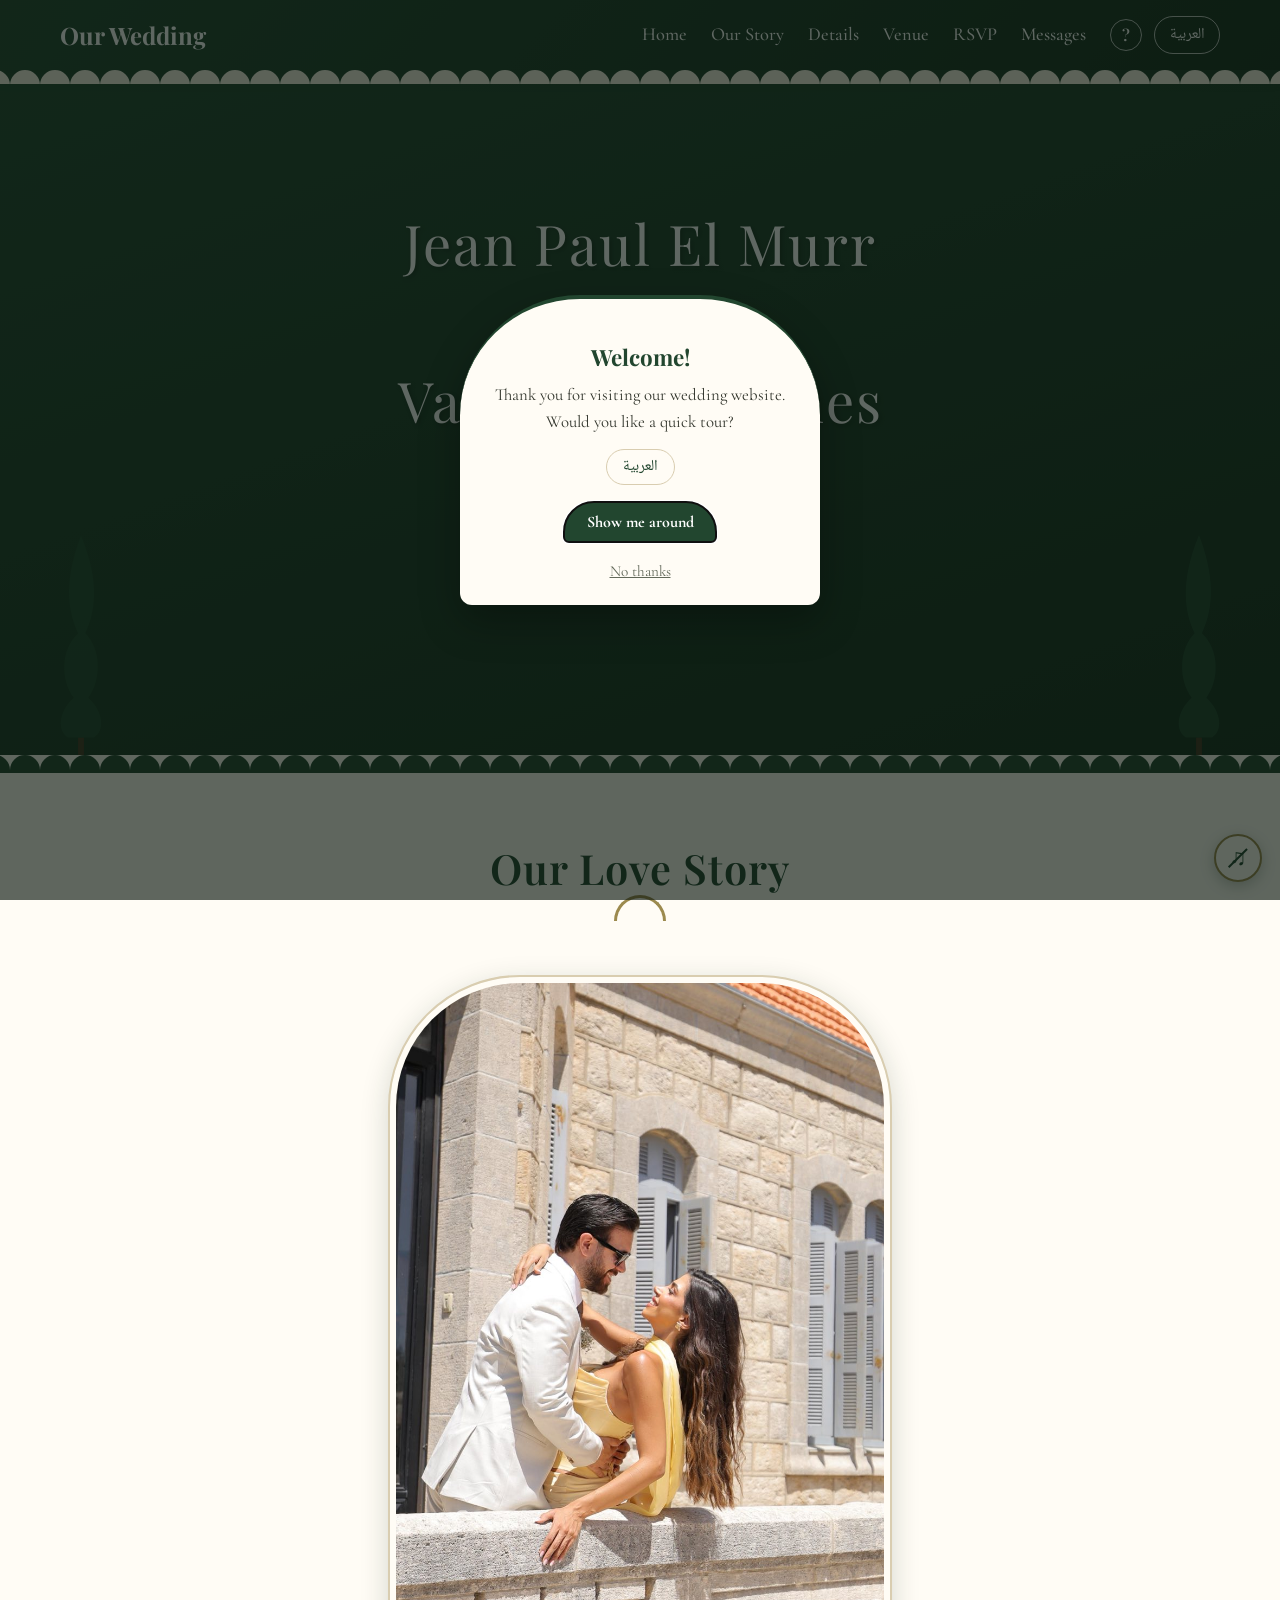
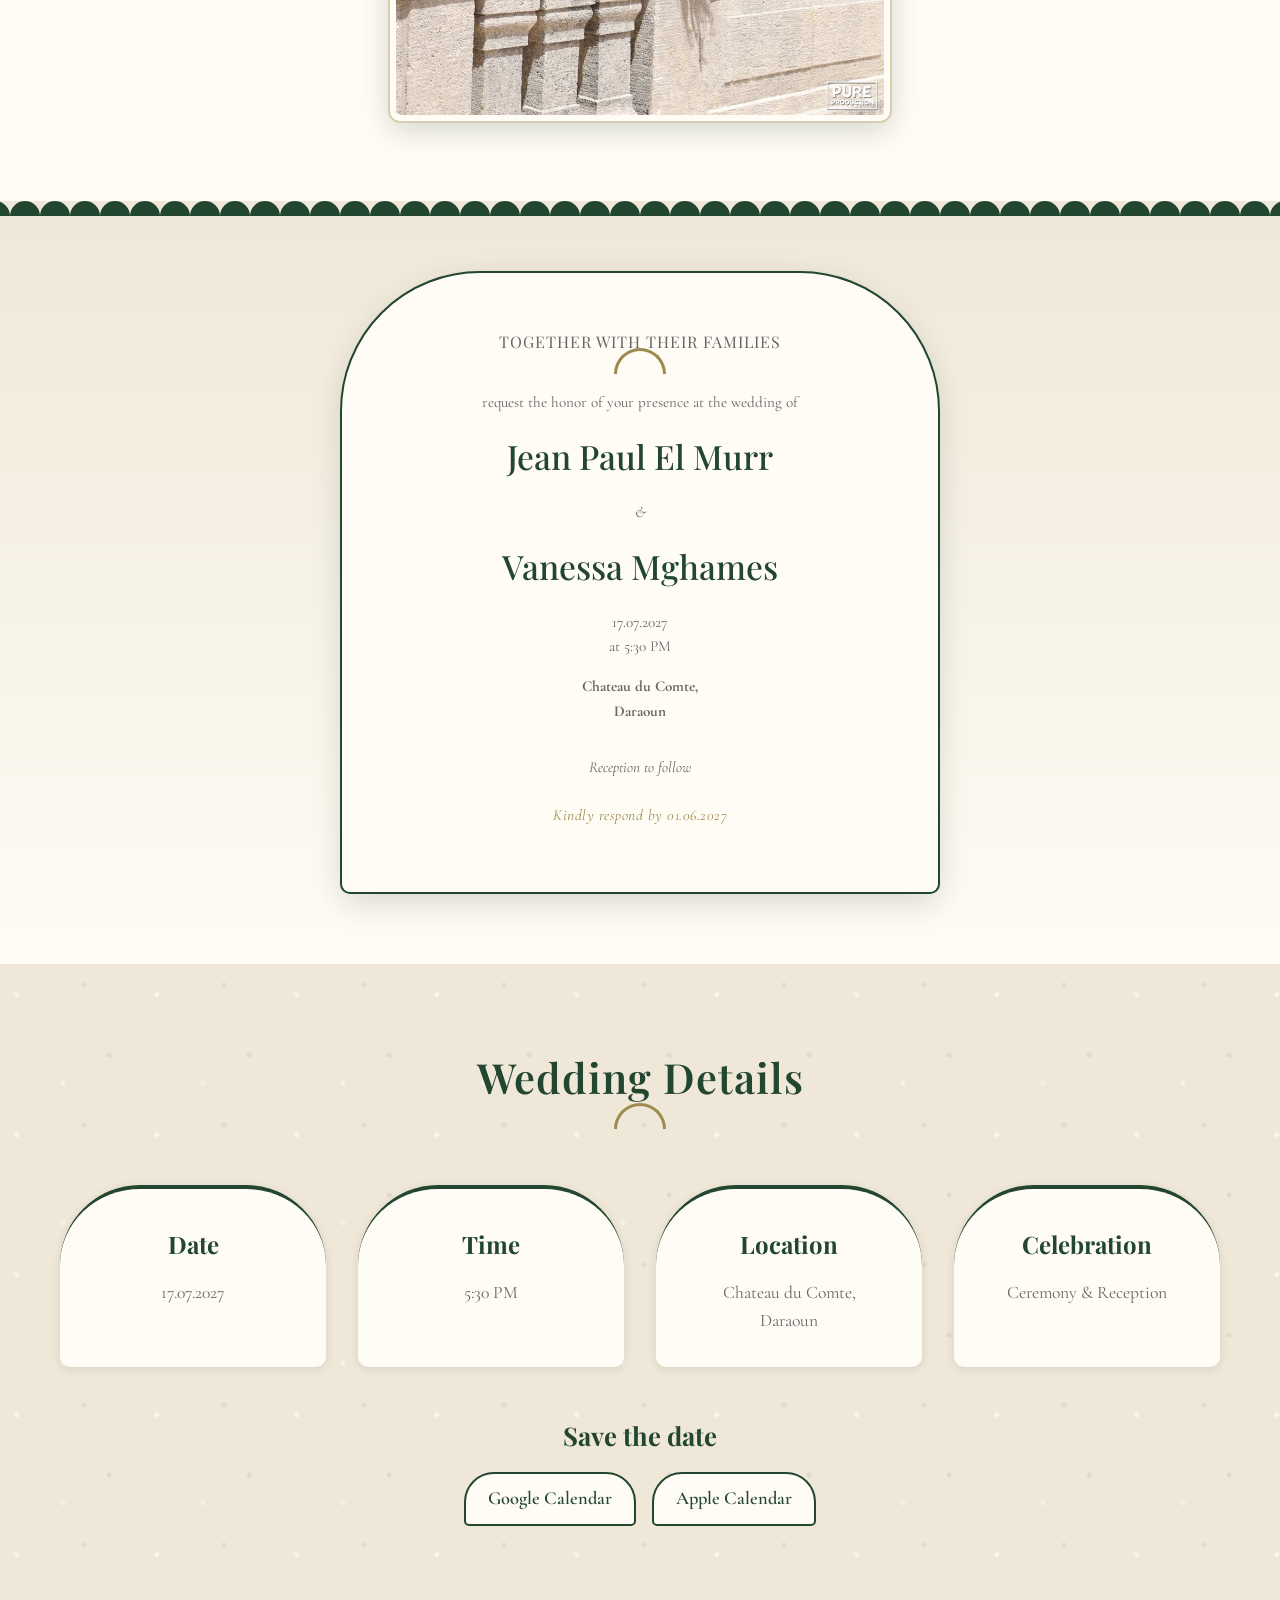
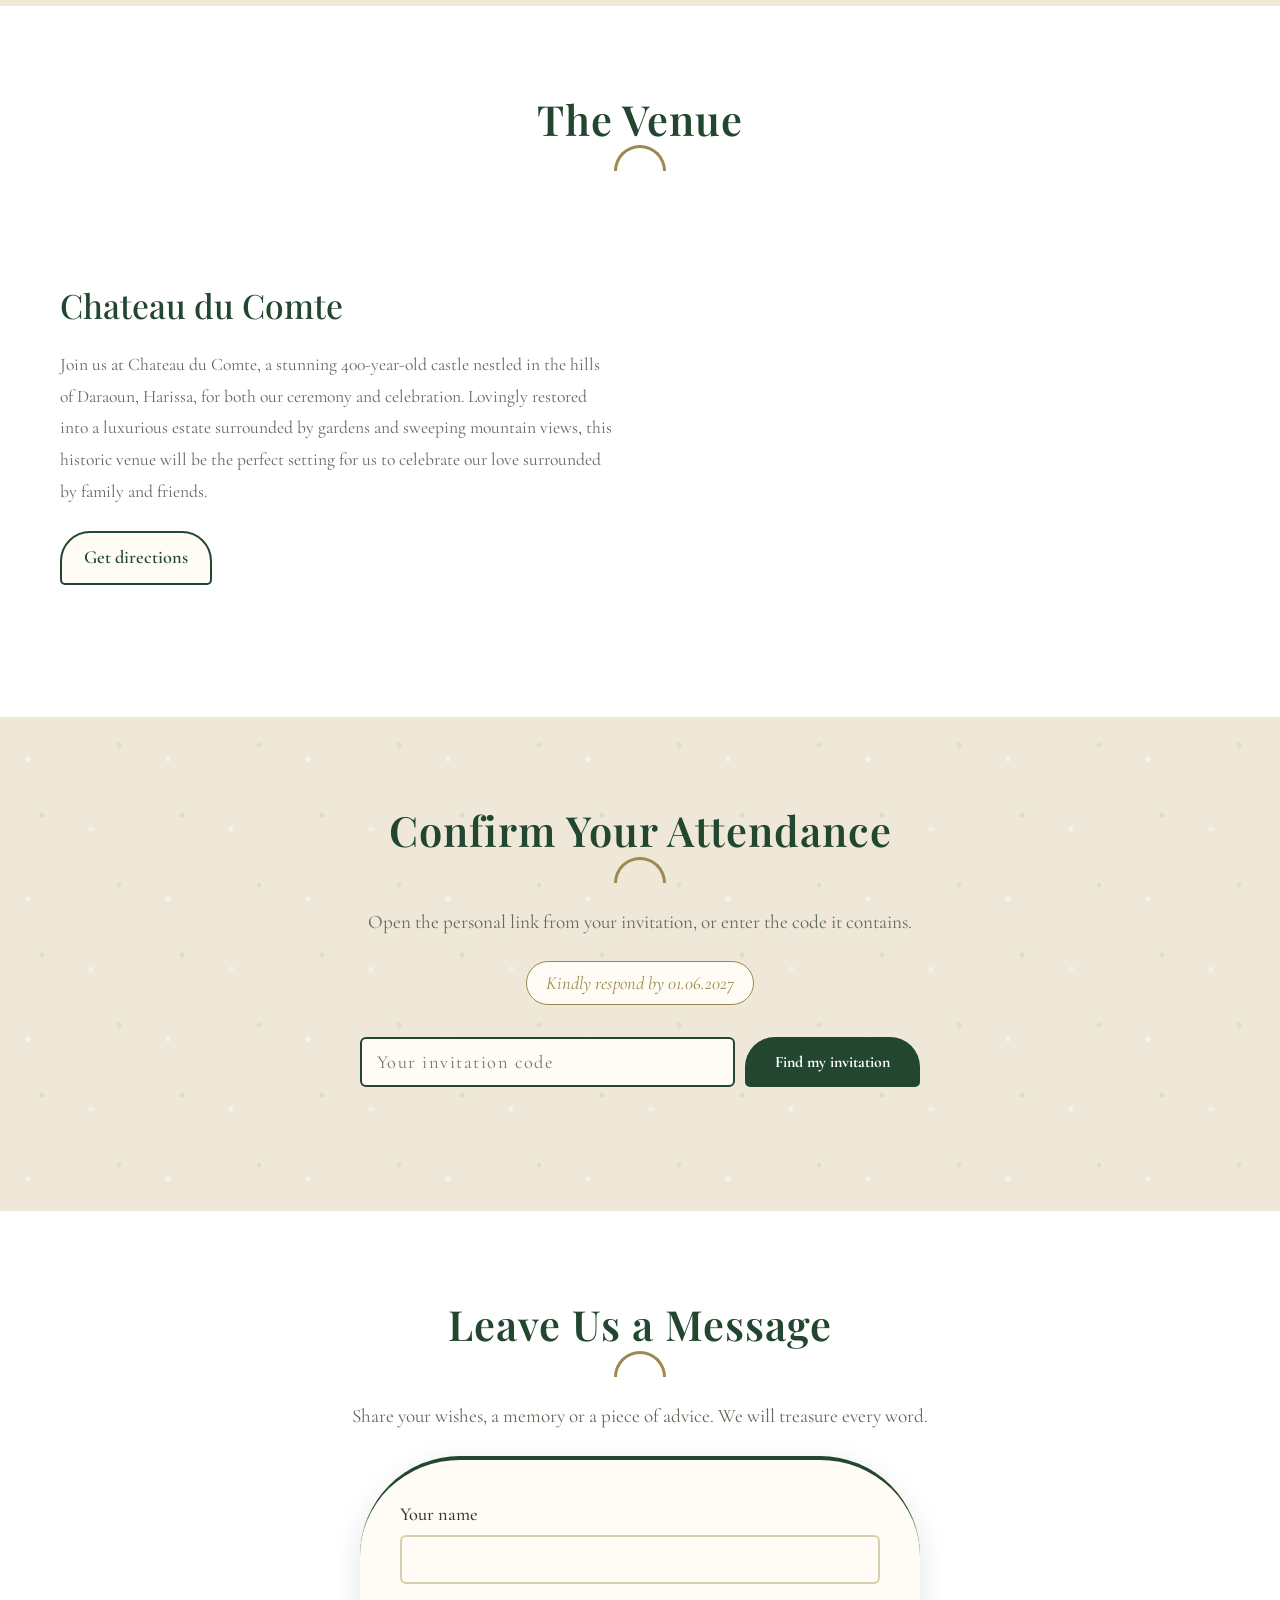
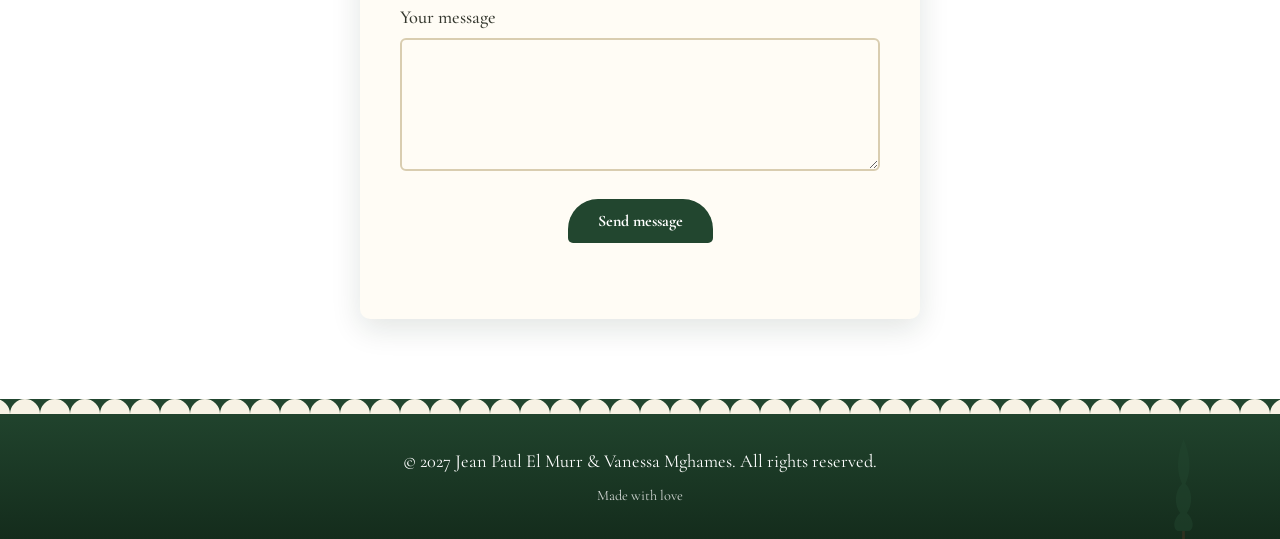
==== commit 88cb61eb: "Require personal invitation codes for RSVPs and remove the public guest list - Guests open their inv" ====
--- a/index.html
+++ b/index.html
@@ -148,24 +148,28 @@
     <section id="rsvp" class="rsvp">
         <div class="container">
             <h2 data-i18n="rsvp.title">Confirm Your Attendance</h2>
-            <p class="section-intro" data-i18n="rsvp.subtitle">Search for your name to find your invitation.</p>
+            <p class="section-intro" data-i18n="rsvp.subtitle">Open the personal link from your invitation, or enter the code it contains.</p>
             <p class="deadline-badge" data-i18n="rsvp.deadline">Kindly respond by 01.06.2027</p>
 
             <div id="rsvpClosed" class="notice" hidden data-i18n="rsvp.closed"></div>
 
-            <div id="rsvpSearch" class="guest-search">
-                <input
-                    type="search"
-                    id="guestInput"
-                    class="guest-input"
-                    autocomplete="off"
-                    data-i18n-placeholder="rsvp.placeholder"
-                    data-i18n-aria="rsvp.searchLabel"
-                    aria-controls="guestResults"
-                >
-                <ul id="guestResults" class="guest-results"></ul>
-                <p id="guestNoResults" class="hint" hidden data-i18n="rsvp.noResults"></p>
-            </div>
+            <form id="rsvpSearch" class="guest-search code-form" novalidate>
+                <div class="code-row">
+                    <input
+                        type="text"
+                        id="codeInput"
+                        class="guest-input"
+                        autocomplete="off"
+                        autocapitalize="none"
+                        spellcheck="false"
+                        maxlength="20"
+                        data-i18n-placeholder="rsvp.placeholder"
+                        data-i18n-aria="rsvp.searchLabel"
+                    >
+                    <button type="submit" class="btn-primary" id="codeSubmit" data-i18n="rsvp.find">Find my invitation</button>
+                </div>
+                <div id="codeStatus" class="form-status" role="status"></div>
+            </form>
 
             <form id="rsvpForm" class="rsvp-card" hidden novalidate>
                 <h3 id="rsvpWelcome"></h3>
@@ -261,7 +265,6 @@
     </footer>
 
     <script src="config.js"></script>
-    <script src="guests.js"></script>
     <script src="i18n.js"></script>
     <script src="tour.js"></script>
     <script src="script.js"></script>
--- a/style.css
+++ b/style.css
@@ -622,6 +622,28 @@
     margin: 0 auto;
 }
 
+.code-row {
+    display: flex;
+    gap: 0.6rem;
+    flex-wrap: wrap;
+}
+
+.code-row .guest-input {
+    flex: 1 1 220px;
+    min-width: 0;
+    letter-spacing: 0.08em;
+}
+
+.code-row .btn-primary {
+    flex: 0 0 auto;
+}
+
+@media (max-width: 480px) {
+    .code-row .btn-primary {
+        flex: 1 1 100%;
+    }
+}
+
 .guest-input,
 .form-input {
     width: 100%;
@@ -646,48 +668,10 @@
     box-shadow: 0 0 0 3px rgba(34, 70, 47, 0.15);
 }
 
-.guest-results {
-    list-style: none;
-    margin-top: 0.75rem;
-    display: grid;
-    gap: 0.5rem;
-}
-
-.guest-option {
-    width: 100%;
-    display: flex;
-    justify-content: space-between;
-    align-items: center;
-    gap: 1rem;
-    padding: 0.85rem 1.2rem;
-    background: var(--marble);
-    border: 1px solid var(--stone-dark);
-    border-radius: 8px;
-    cursor: pointer;
-    font-family: inherit;
-    font-size: 1.1rem;
-    color: var(--text);
-    text-align: start;
-    transition: border-color 0.2s, transform 0.2s;
-}
-
-.guest-option:hover,
-.guest-option:focus-visible {
-    border-color: var(--primary);
-    transform: translateY(-1px);
-    outline: none;
-}
-
-.guest-option-name {
-    font-weight: 600;
-    color: var(--primary);
-}
-
-.guest-option-seats {
-    color: var(--muted);
-    font-size: 0.95rem;
-    white-space: nowrap;
-}
+
+
+
+
 
 .rsvp-card {
     max-width: 560px;
@@ -1128,9 +1112,6 @@
 
 /* Guest names stay in Latin script */
 [dir="rtl"] .guest-input,
-[dir="rtl"] .guest-option-name {
-    font-family: 'Cormorant Garamond', Georgia, serif;
-}
 
 /* Footer */
 footer {
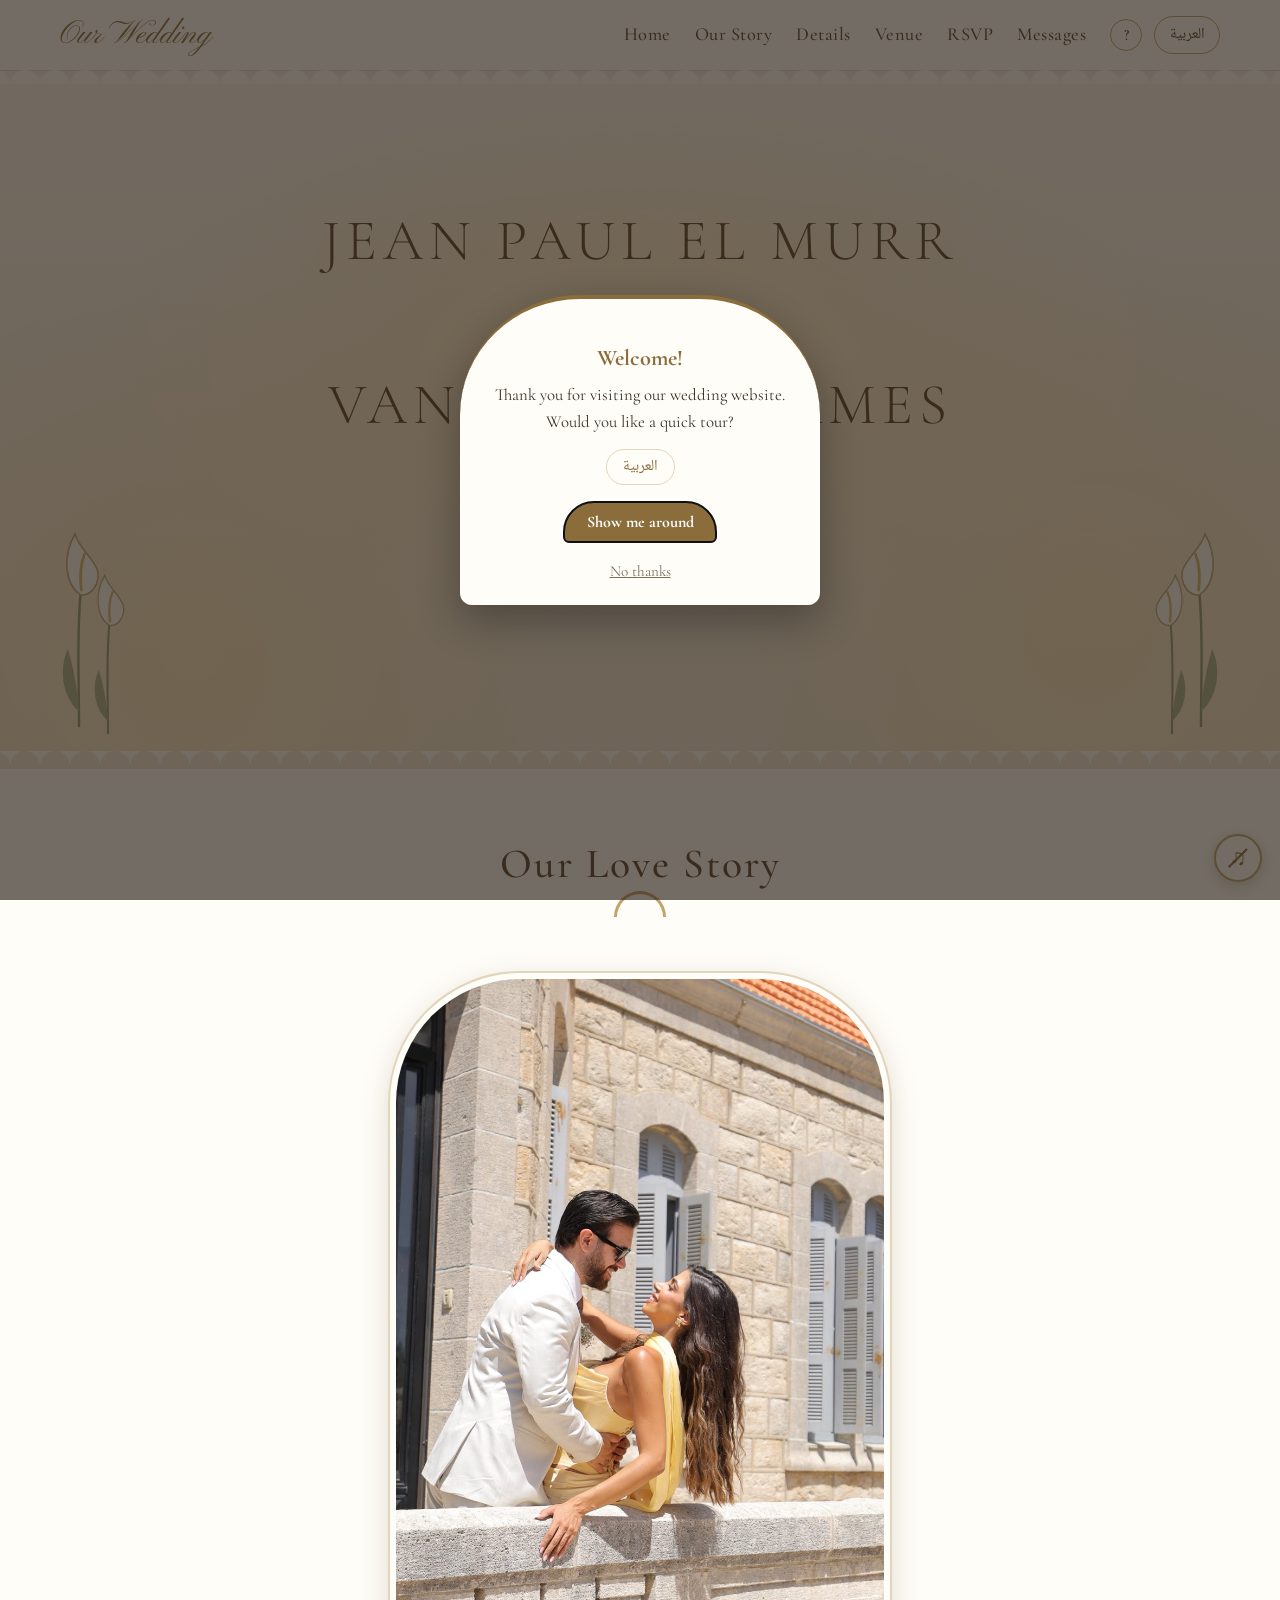
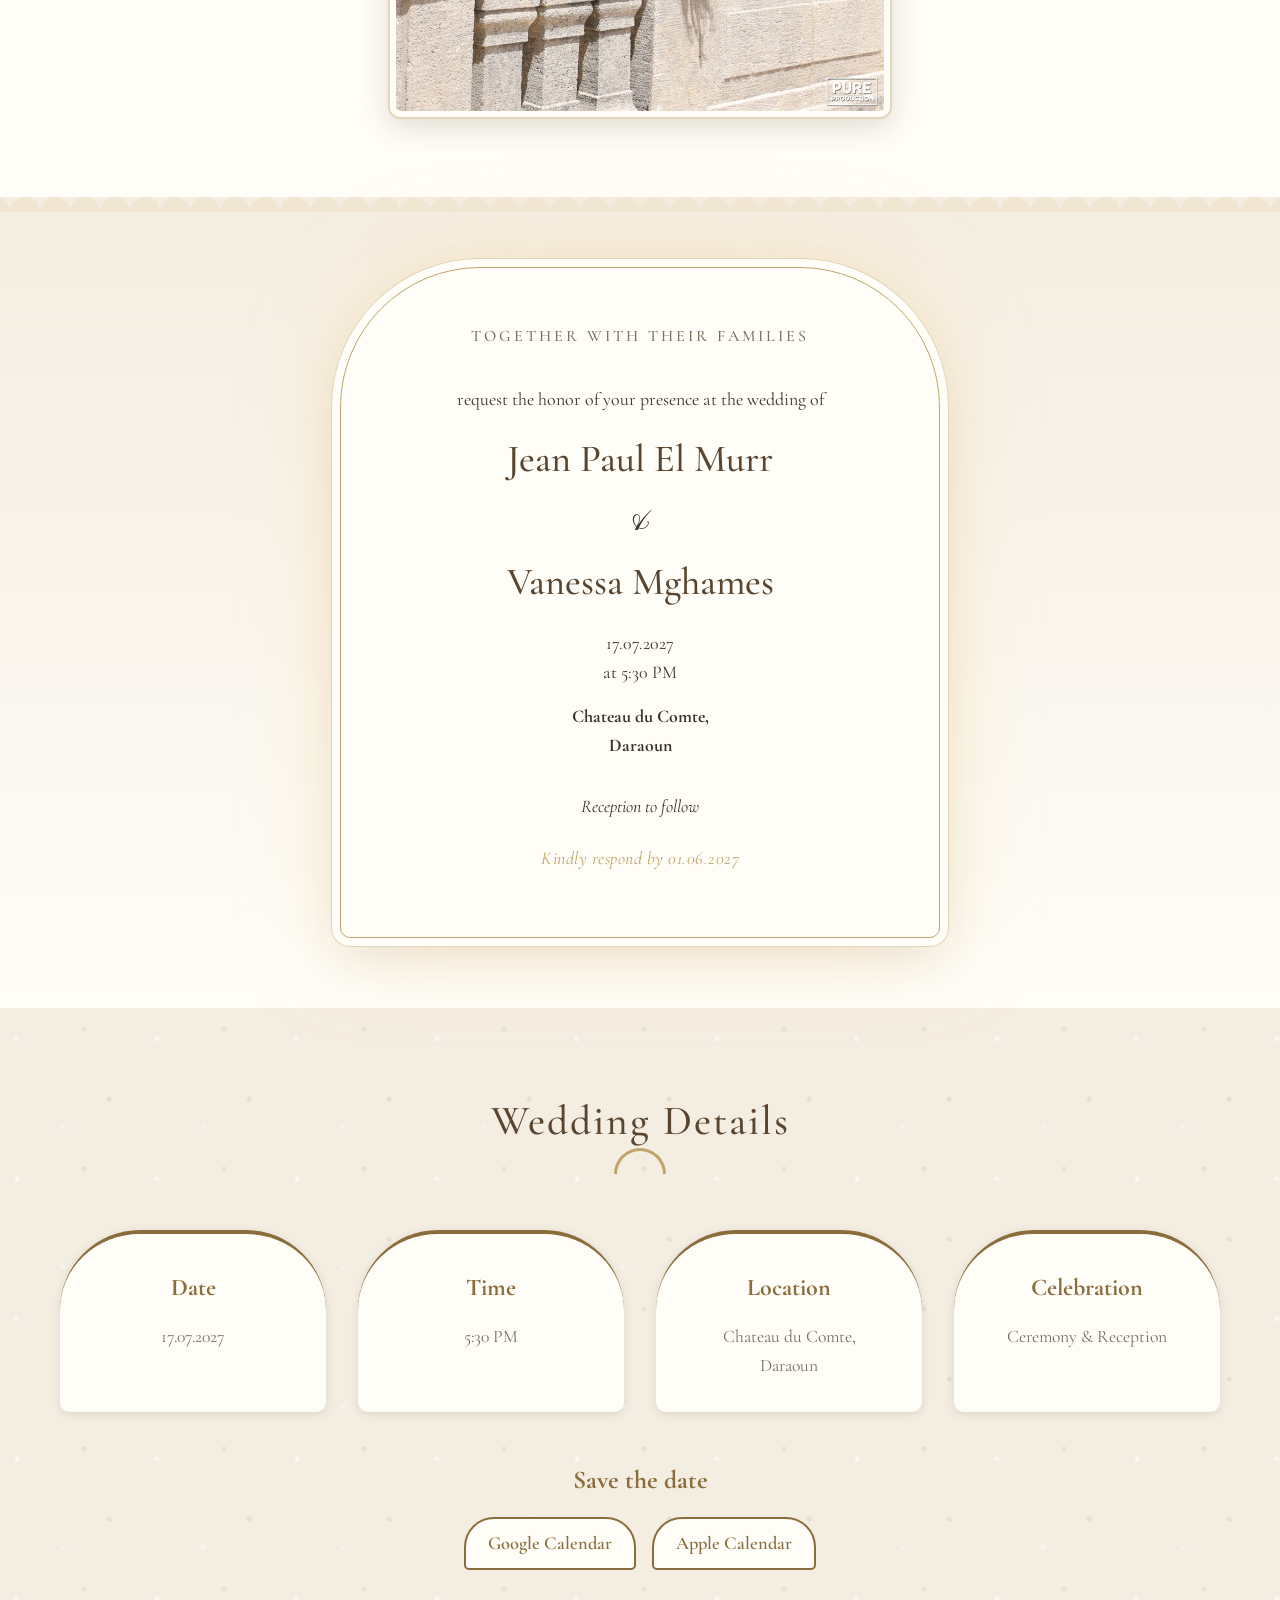
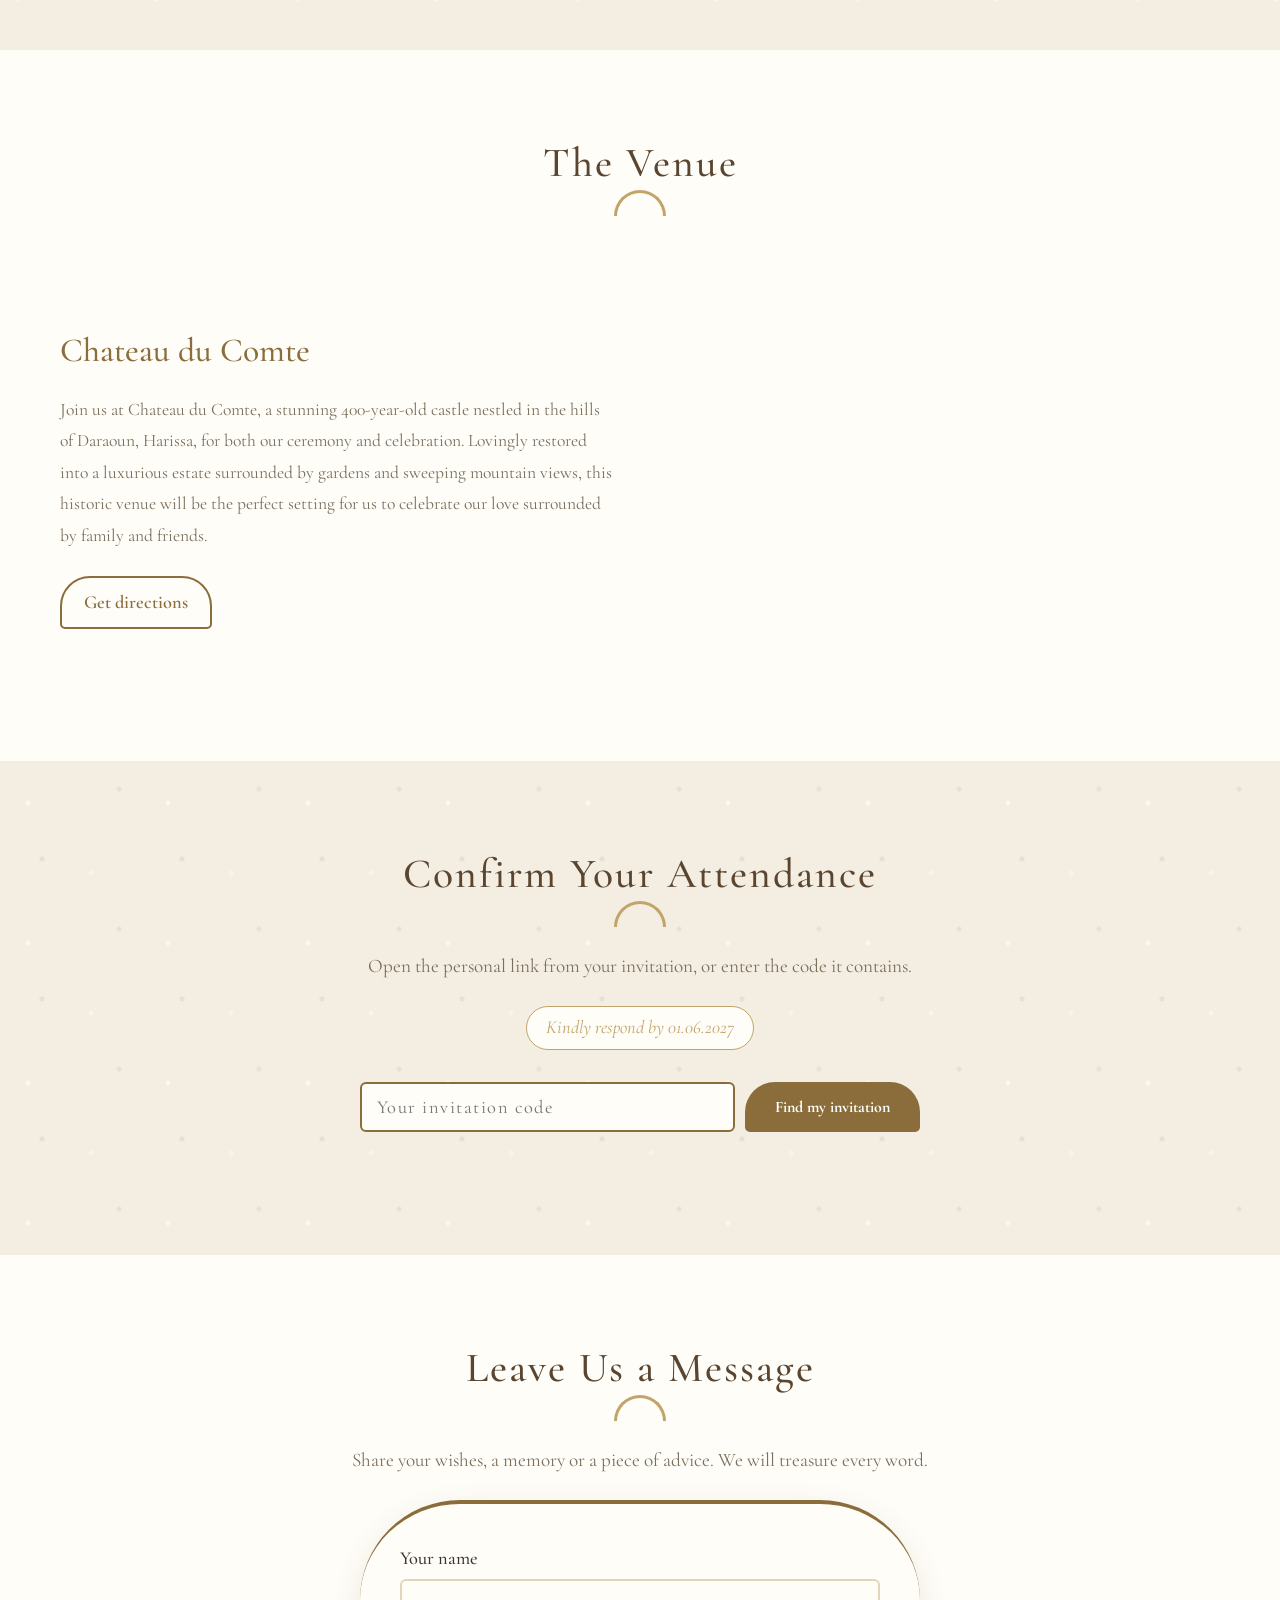
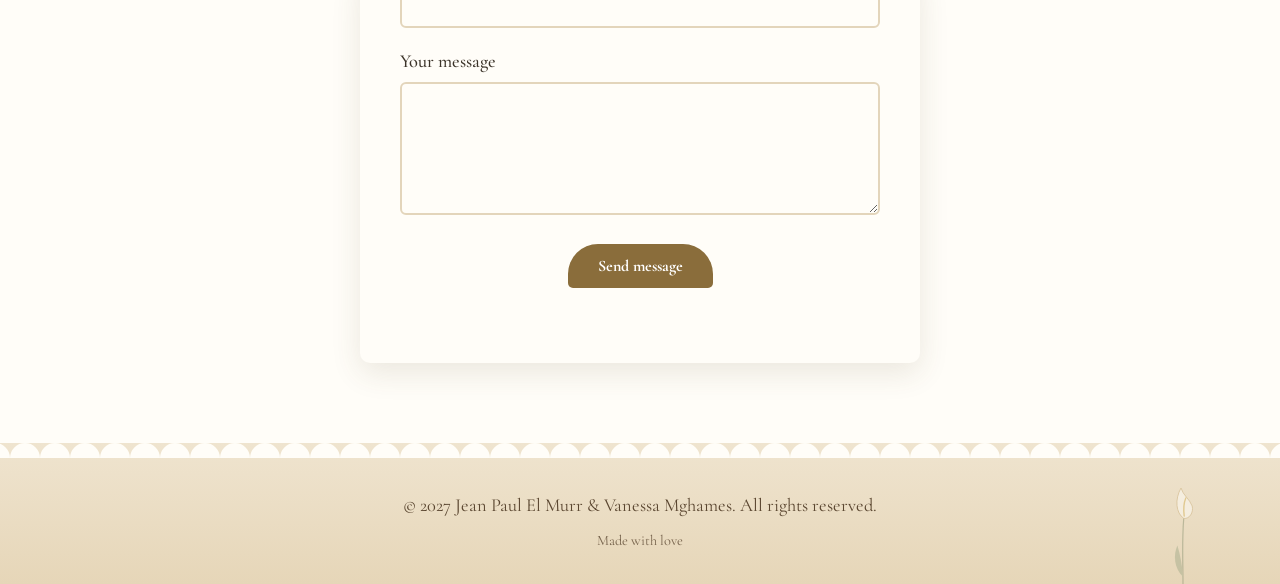
==== commit a13ac506: "Redesign in ivory, champagne and candlelight - Ivory and cream backgrounds with antique gold accents" ====
--- a/index.html
+++ b/index.html
@@ -5,7 +5,7 @@
     <meta name="viewport" content="width=device-width, initial-scale=1.0">
     <title>Jean Paul & Vanessa - Wedding 2027</title>
     <meta name="description" content="Jean Paul El Murr & Vanessa Mghames are getting married on 17.07.2027 at Chateau du Comte, Daraoun. Find your invitation and RSVP by 01.06.2027.">
-    <meta name="theme-color" content="#22462f">
+    <meta name="theme-color" content="#fbf8f2">
     <meta property="og:type" content="website">
     <meta property="og:url" content="https://www.vanessaandjeanpaulelmurr.com/">
     <meta property="og:title" content="Jean Paul & Vanessa - 17.07.2027">
@@ -14,7 +14,7 @@
     <meta property="og:image:width" content="1200">
     <meta property="og:image:height" content="630">
     <meta name="twitter:card" content="summary_large_image">
-    <link rel="icon" href="data:image/svg+xml,%3Csvg xmlns='http://www.w3.org/2000/svg' viewBox='0 0 64 64'%3E%3Cpath d='M8 64V30a24 24 0 0 1 48 0v34z' fill='%2322462f'/%3E%3Ctext x='32' y='48' font-family='Georgia,serif' font-size='22' fill='%23fffcf5' text-anchor='middle'%3EJ%26amp;V%3C/text%3E%3C/svg%3E">
+    <link rel="icon" href="data:image/svg+xml,%3Csvg xmlns='http://www.w3.org/2000/svg' viewBox='0 0 64 64'%3E%3Cpath d='M8 64V30a24 24 0 0 1 48 0v34z' fill='%238a6d3b'/%3E%3Ctext x='32' y='48' font-family='Georgia,serif' font-size='22' fill='%23fffcf5' text-anchor='middle'%3EJ%26amp;V%3C/text%3E%3C/svg%3E">
     <link rel="preconnect" href="https://fonts.googleapis.com">
     <link rel="preconnect" href="https://fonts.gstatic.com" crossorigin>
     <link rel="stylesheet" href="style.css">
@@ -176,21 +176,18 @@
                 <p id="rsvpReserved"></p>
                 <p id="rsvpPrevious" class="hint" hidden data-i18n="rsvp.previous"></p>
 
+                <!-- One tap answers both questions: a number accepts for that many people. -->
                 <fieldset class="rsvp-choice">
                     <legend data-i18n="rsvp.question">Will you be joining us?</legend>
+                    <div class="rsvp-accept">
+                        <p id="rsvpCountLabel" class="count-label" data-i18n="rsvp.acceptCount">Joyfully accept. We will be:</p>
+                        <div id="rsvpCount" class="count-options"></div>
+                    </div>
+                    <p class="choice-or" data-i18n="rsvp.or">or</p>
                     <label class="choice">
-                        <input type="radio" name="attending" value="yes">
-                        <span data-i18n="rsvp.accept">Joyfully accept</span>
-                    </label>
-                    <label class="choice">
-                        <input type="radio" name="attending" value="no">
+                        <input type="radio" name="response" value="no">
                         <span data-i18n="rsvp.decline">Regretfully decline</span>
                     </label>
-                </fieldset>
-
-                <fieldset id="rsvpCountWrap" class="rsvp-count" hidden>
-                    <legend id="rsvpCountLabel"></legend>
-                    <div id="rsvpCount" class="count-options"></div>
                 </fieldset>
 
                 <div class="field">
--- a/style.css
+++ b/style.css
@@ -1,4 +1,4 @@
-@import url('https://fonts.googleapis.com/css2?family=Playfair+Display:wght@400;500;600;700&family=Cormorant+Garamond:ital,wght@0,400;0,500;0,600;1,500&family=Amiri:wght@400;700&family=Noto+Naskh+Arabic:wght@400;500;600;700&display=swap');
+@import url('https://fonts.googleapis.com/css2?family=Cormorant+Garamond:ital,wght@0,300;0,400;0,500;0,600;0,700;1,400;1,500&family=Pinyon+Script&family=Amiri:wght@400;700&family=Noto+Naskh+Arabic:wght@400;500;600;700&display=swap');
 
 * {
     margin: 0;
@@ -11,19 +11,22 @@
 }
 
 :root {
-    --primary: #22462f; /* cypress green */
-    --primary-dark: #142c1c; /* deep cypress shadow */
-    --olive: #79864f; /* olive accent */
-    --accent: #9c8a4e; /* antique gold */
-    --stone: #efe8d8; /* travertine stone */
-    --stone-dark: #d9cdb0; /* deeper stone edge */
-    --marble: #fffcf5; /* marble white */
-    --muted: #63695a;
-    --bg: #fffdf8;
-    --text: #33362d;
-    --arch-green: url("data:image/svg+xml,%3Csvg xmlns='http://www.w3.org/2000/svg' width='60' height='30' viewBox='0 0 60 30'%3E%3Cpath d='M0 30 L0 15 A15 15 0 0 1 30 15 A15 15 0 0 1 60 15 L60 30 Z' fill='%2322462f'/%3E%3C/svg%3E");
-    --arch-stone: url("data:image/svg+xml,%3Csvg xmlns='http://www.w3.org/2000/svg' width='60' height='30' viewBox='0 0 60 30'%3E%3Cpath d='M0 30 L0 15 A15 15 0 0 1 30 15 A15 15 0 0 1 60 15 L60 30 Z' fill='%23f7f2e4'/%3E%3C/svg%3E");
-    --cypress-tree: url("data:image/svg+xml,%3Csvg xmlns='http://www.w3.org/2000/svg' width='34' height='150' viewBox='0 0 34 150'%3E%3Crect x='15' y='138' width='4' height='12' fill='%234a3623'/%3E%3Cpath d='M17 0 C4 34 9 54 15 67 C3 78 3 99 12 111 C1 121 1 134 8 138 L26 138 C33 134 33 121 22 111 C31 99 31 78 20 67 C26 54 31 34 17 0 Z' fill='%2322462f'/%3E%3C/svg%3E");
+    /* Ivory, champagne and candlelight */
+    --primary: #8a6d3b; /* antique gold: buttons, selected states */
+    --primary-dark: #6b5330; /* deeper gold */
+    --heading: #5a4630; /* warm brown for headings */
+    --olive: #8c9473; /* calla stem sage, used sparingly */
+    --accent: #c2a46b; /* champagne gold lines and ornaments */
+    --stone: #f4ede1; /* cream */
+    --stone-dark: #e3d5bb; /* champagne edge */
+    --marble: #fffdf8; /* ivory */
+    --muted: #7a6e5d;
+    --bg: #fbf8f2;
+    --text: #3b3329;
+    --glow: rgba(255, 226, 170, 0.55); /* candlelight */
+    --arch-green: url("data:image/svg+xml,%3Csvg xmlns='http://www.w3.org/2000/svg' width='60' height='30' viewBox='0 0 60 30'%3E%3Cpath d='M0 30 L0 15 A15 15 0 0 1 30 15 A15 15 0 0 1 60 15 L60 30 Z' fill='%23f1e6d2'/%3E%3C/svg%3E");
+    --arch-stone: url("data:image/svg+xml,%3Csvg xmlns='http://www.w3.org/2000/svg' width='60' height='30' viewBox='0 0 60 30'%3E%3Cpath d='M0 30 L0 15 A15 15 0 0 1 30 15 A15 15 0 0 1 60 15 L60 30 Z' fill='%23fffdf8'/%3E%3C/svg%3E");
+    --calla: url("data:image/svg+xml,%3Csvg xmlns='http://www.w3.org/2000/svg' width='70' height='250' viewBox='0 0 70 250'%3E%3Cpath d='M35 250 C35 190 32 140 37 84' stroke='%238c9473' stroke-width='3' fill='none' stroke-linecap='round'/%3E%3Cpath d='M35 232 C13 212 10 178 21 154 C28 176 33 204 35 232Z' fill='%23a6ad8c'/%3E%3Cpath d='M37 86 C17 73 14 38 30 10 C35 28 51 37 58 55 C62 71 51 88 37 86Z' fill='%23fffdf8' stroke='%23c2a46b' stroke-width='2'/%3E%3Cpath d='M38 80 C36 64 37 47 42 35' stroke='%23d8b65e' stroke-width='3.5' fill='none' stroke-linecap='round'/%3E%3C/svg%3E");
 }
 
 /* Enable smooth scrolling for anchor navigation (CSS fallback) */
@@ -48,8 +51,13 @@
     background: var(--bg);
 }
 
-h1, h2, h3, .logo {
-    font-family: 'Playfair Display', Georgia, serif;
+h1, h2, h3 {
+    font-family: 'Cormorant Garamond', Georgia, serif;
+    color: var(--heading);
+}
+
+.logo {
+    font-family: 'Pinyon Script', 'Cormorant Garamond', Georgia, cursive;
 }
 
 .container {
@@ -60,13 +68,16 @@
 
 /* Navigation */
 .navbar {
-    background: linear-gradient(135deg, var(--primary) 0%, var(--primary-dark) 100%);
-    color: white;
+    background: rgba(255, 253, 248, 0.95);
+    color: var(--heading);
     padding: 1rem 0;
     position: sticky;
     top: 0;
     z-index: 100;
-    box-shadow: 0 4px 15px rgba(20, 44, 28, 0.35);
+    border-bottom: 1px solid var(--stone-dark);
+    box-shadow: 0 4px 18px rgba(92, 72, 40, 0.08);
+    backdrop-filter: blur(8px);
+    -webkit-backdrop-filter: blur(8px);
 }
 
 .navbar::after {
@@ -89,8 +100,10 @@
 }
 
 .logo {
-    font-size: 1.5rem;
-    font-weight: bold;
+    font-size: 2rem;
+    font-weight: 400;
+    color: var(--primary);
+    line-height: 1;
 }
 
 .nav-toggle {
@@ -104,8 +117,8 @@
 .nav-toggle span {
     display: block;
     width: 26px;
-    height: 3px;
-    background: white;
+    height: 2px;
+    background: var(--heading);
     margin: 5px 0;
     border-radius: 2px;
 }
@@ -119,20 +132,25 @@
 }
 
 .nav-links a {
-    color: white;
+    color: var(--heading);
+    letter-spacing: 0.5px;
     text-decoration: none;
     transition: opacity 0.3s;
     font-weight: 500;
 }
 
 .nav-links a:hover {
-    opacity: 0.8;
+    color: var(--primary);
 }
 
 /* Hero Section */
 .hero {
-    background: linear-gradient(160deg, var(--primary) 0%, var(--primary-dark) 100%);
-    color: white;
+    background:
+        radial-gradient(ellipse 60% 55% at 50% 42%, rgba(255, 233, 190, 0.95) 0%, rgba(255, 233, 190, 0) 70%),
+        radial-gradient(circle at 15% 85%, var(--glow) 0, transparent 30%),
+        radial-gradient(circle at 85% 80%, var(--glow) 0, transparent 30%),
+        linear-gradient(180deg, #fbf6ec 0%, #f1e6d2 100%);
+    color: var(--heading);
     padding: 120px 20px;
     text-align: center;
     min-height: 600px;
@@ -148,13 +166,13 @@
     content: '';
     position: absolute;
     bottom: 0;
-    width: 60px;
-    height: 220px;
-    background-image: var(--cypress-tree);
+    width: 80px;
+    height: 290px;
+    background-image: var(--calla), var(--calla);
     background-repeat: no-repeat;
-    background-position: bottom center;
-    background-size: contain;
-    opacity: 0.85;
+    background-position: 0 100%, 34px 100%;
+    background-size: 56px 250px, 46px 200px;
+    opacity: 0.95;
     pointer-events: none;
 }
 
@@ -173,25 +191,40 @@
 }
 
 .hero-content h1 {
-    font-size: 3.5rem;
-    margin: 0.5rem 0;
-    text-shadow: 2px 2px 4px rgba(0,0,0,0.3);
+    font-size: 3.6rem;
+    margin: 0.3rem 0;
+    text-shadow: 0 0 30px rgba(255, 236, 200, 0.9);
     font-weight: 300;
-    letter-spacing: 2px;
+    letter-spacing: 6px;
+    text-transform: uppercase;
+    text-wrap: balance;
 }
 
 .tagline {
-    font-size: 1.8rem;
+    font-size: 1.7rem;
     margin: 1.5rem 0;
-    opacity: 0.95;
-    font-weight: 300;
+    font-style: italic;
+    color: var(--muted);
 }
 
 .date {
-    font-size: 2.2rem;
+    font-size: 1.9rem;
     margin: 2rem 0;
-    font-weight: 300;
-    letter-spacing: 1px;
+    letter-spacing: 8px;
+    color: var(--primary);
+    display: flex;
+    align-items: center;
+    justify-content: center;
+    gap: 1.2rem;
+}
+
+/* Thin gold lines either side of the date */
+.hero .date::before,
+.hero .date::after {
+    content: '';
+    width: 70px;
+    height: 1px;
+    background: linear-gradient(90deg, transparent, var(--accent), transparent);
 }
 
 .music-toggle {
@@ -208,7 +241,7 @@
     font-size: 1.4rem;
     line-height: 1;
     cursor: pointer;
-    box-shadow: 0 4px 14px rgba(20, 44, 28, 0.25);
+    box-shadow: 0 4px 14px rgba(92, 72, 40, 0.25);
     transition: transform 0.2s, background 0.2s;
 }
 
@@ -276,45 +309,59 @@
     background: var(--marble);
     padding: 3.5rem 3rem 3rem;
     border-radius: 140px 140px 10px 10px;
-    box-shadow: 0 10px 30px rgba(20, 44, 28, 0.15);
+    box-shadow:
+        0 0 0 8px var(--marble),
+        0 0 0 9px var(--stone-dark),
+        0 18px 50px rgba(92, 72, 40, 0.12),
+        0 0 90px var(--glow);
     text-align: center;
-    border: 2px solid var(--primary);
+    border: 1px solid var(--accent);
 }
 
 .invitation-card h2 {
     font-size: 1rem;
-    color: #666;
-    font-weight: 300;
+    color: var(--muted);
+    font-weight: 500;
     margin: 0;
     text-transform: uppercase;
-    letter-spacing: 1px;
+    letter-spacing: 3px;
 }
 
 .invitation-card p {
-    color: #666;
+    color: var(--text);
     margin: 1rem 0;
-    font-size: 0.95rem;
+    font-size: 1.12rem;
+}
+
+.invitation-card h2::after {
+    display: none;
+}
+
+.invitation-card .and-text {
+    font-size: 2.6rem;
 }
 
 .invitation-card h3 {
-    font-size: 2.1rem;
-    color: var(--primary);
-    margin: 1rem 0;
+    font-size: 2.4rem;
+    color: var(--heading);
+    margin: 0.6rem 0;
     font-weight: 500;
 }
 
 .and-text {
-    font-size: 1.5rem;
+    font-family: 'Pinyon Script', 'Cormorant Garamond', Georgia, cursive;
+    font-size: 2.2rem;
     color: var(--accent);
-    margin: 0.5rem 0 !important;
-    font-style: italic;
+    margin: 0.2rem 0 !important;
+    line-height: 1;
 }
 
 .and {
-    font-size: 2rem;
+    font-family: 'Pinyon Script', 'Cormorant Garamond', Georgia, cursive;
+    font-size: 4.6rem;
     color: var(--accent);
-    margin: 0.5rem 0;
-    font-style: italic;
+    margin: -0.4rem 0 -0.8rem;
+    line-height: 1.1;
 }
 
 /* Sections */
@@ -326,9 +373,9 @@
     text-align: center;
     font-size: 2.6rem;
     margin-bottom: 3.5rem;
-    color: var(--primary);
-    font-weight: 600;
-    letter-spacing: 1px;
+    color: var(--heading);
+    font-weight: 500;
+    letter-spacing: 2px;
     position: relative;
     padding-bottom: 1.2rem;
 }
@@ -374,7 +421,7 @@
 .gallery-item {
     border-radius: 130px 130px 10px 10px;
     overflow: hidden;
-    box-shadow: 0 8px 30px rgba(20, 44, 28, 0.2);
+    box-shadow: 0 8px 30px rgba(92, 72, 40, 0.2);
     transition: transform 0.3s, box-shadow 0.3s;
     border: 6px solid var(--marble);
     outline: 2px solid var(--stone-dark);
@@ -382,7 +429,7 @@
 
 .gallery-item:hover {
     transform: translateY(-5px);
-    box-shadow: 0 12px 40px rgba(20, 44, 28, 0.3);
+    box-shadow: 0 12px 40px rgba(92, 72, 40, 0.3);
 }
 
 .gallery-item.featured {
@@ -426,7 +473,7 @@
 
 .detail-card:hover {
     transform: translateY(-5px);
-    box-shadow: 0 4px 20px rgba(20, 44, 28, 0.25);
+    box-shadow: 0 4px 20px rgba(92, 72, 40, 0.25);
 }
 
 .detail-card h3 {
@@ -437,12 +484,12 @@
 
 .detail-card p {
     font-size: 1.1rem;
-    color: #666;
+    color: var(--muted);
 }
 
 /* Venue Section */
 .venue {
-    background: white;
+    background: var(--marble);
 }
 
 .venue-info {
@@ -462,7 +509,7 @@
 .venue-text p {
     margin-bottom: 1rem;
     font-size: 1.1rem;
-    color: #666;
+    color: var(--muted);
     line-height: 1.8;
 }
 
@@ -665,7 +712,7 @@
 .form-input:focus {
     outline: none;
     border-color: var(--primary);
-    box-shadow: 0 0 0 3px rgba(34, 70, 47, 0.15);
+    box-shadow: 0 0 0 3px rgba(138, 109, 59, 0.15);
 }
 
 
@@ -680,7 +727,7 @@
     padding: 2.5rem 2.5rem 2rem;
     border-radius: 100px 100px 10px 10px;
     border-top: 4px solid var(--primary);
-    box-shadow: 0 10px 30px rgba(20, 44, 28, 0.12);
+    box-shadow: 0 10px 30px rgba(92, 72, 40, 0.12);
     text-align: center;
 }
 
@@ -734,18 +781,40 @@
 }
 
 .choice input:focus-visible + span {
-    box-shadow: 0 0 0 3px rgba(34, 70, 47, 0.25);
-}
-
-.rsvp-count {
+    box-shadow: 0 0 0 3px rgba(138, 109, 59, 0.25);
+}
+
+.rsvp-accept {
+    padding: 1rem 0.75rem 1.1rem;
+    border: 2px solid var(--stone-dark);
+    border-radius: 30px 30px 10px 10px;
+    background: white;
+}
+
+.count-label {
+    font-weight: 600;
+    color: var(--primary);
+    margin-bottom: 0.7rem;
+}
+
+.rsvp-accept.single {
+    padding: 0;
     border: none;
-    margin: 0.5rem 0 1.4rem;
-}
-
-.rsvp-count legend {
-    width: 100%;
-    font-size: 1.1rem;
-    margin-bottom: 0.6rem;
+    background: none;
+}
+
+.rsvp-accept.single .count-options {
+    display: block;
+}
+
+.rsvp-accept .choice {
+    margin: 0;
+}
+
+.choice-or {
+    color: var(--muted);
+    font-style: italic;
+    margin: 0.5rem 0;
 }
 
 .count-options {
@@ -774,7 +843,7 @@
     border-radius: 50%;
     border: 2px solid var(--stone-dark);
     background: white;
-    font-family: 'Playfair Display', Georgia, serif;
+    font-family: 'Cormorant Garamond', Georgia, serif;
     font-size: 1.3rem;
     font-weight: 600;
     color: var(--primary);
@@ -792,7 +861,7 @@
 }
 
 .count-option input:focus-visible + span {
-    box-shadow: 0 0 0 3px rgba(34, 70, 47, 0.3);
+    box-shadow: 0 0 0 3px rgba(138, 109, 59, 0.3);
 }
 
 .field {
@@ -834,7 +903,7 @@
 
 /* Messages */
 .messages {
-    background: white;
+    background: var(--marble);
 }
 
 /* Photos */
@@ -867,7 +936,7 @@
 }
 
 #photoFiles:focus-visible + .file-drop {
-    outline: 3px solid rgba(34, 70, 47, 0.35);
+    outline: 3px solid rgba(138, 109, 59, 0.35);
     outline-offset: 2px;
 }
 
@@ -916,8 +985,8 @@
 
 .lang-toggle {
     background: transparent;
-    color: white;
-    border: 1px solid rgba(255, 255, 255, 0.7);
+    color: var(--heading);
+    border: 1px solid var(--accent);
     border-radius: 999px;
     padding: 0.3rem 0.9rem;
     cursor: pointer;
@@ -931,8 +1000,9 @@
 }
 
 .lang-toggle:hover {
-    background: white;
-    color: var(--primary);
+    background: var(--primary);
+    border-color: var(--primary);
+    color: white;
 }
 
 .help-toggle {
@@ -940,9 +1010,9 @@
     height: 32px;
     border-radius: 50%;
     background: transparent;
-    color: white;
-    border: 1px solid rgba(255, 255, 255, 0.7);
-    font-family: 'Playfair Display', Georgia, serif;
+    color: var(--heading);
+    border: 1px solid var(--accent);
+    font-family: 'Cormorant Garamond', Georgia, serif;
     font-size: 1rem;
     font-weight: 600;
     line-height: 1;
@@ -951,8 +1021,9 @@
 }
 
 .help-toggle:hover {
-    background: white;
-    color: var(--primary);
+    background: var(--primary);
+    border-color: var(--primary);
+    color: white;
 }
 
 /* Guided tour */
@@ -963,7 +1034,7 @@
 }
 
 .tour.tour-welcome {
-    background: rgba(10, 22, 14, 0.65);
+    background: rgba(40, 32, 22, 0.65);
 }
 
 .tour-spotlight {
@@ -971,7 +1042,7 @@
     border-radius: 14px;
     box-shadow:
         0 0 0 3px var(--accent),
-        0 0 0 9999px rgba(10, 22, 14, 0.65);
+        0 0 0 9999px rgba(40, 32, 22, 0.65);
     pointer-events: none;
 }
 
@@ -1096,6 +1167,21 @@
     letter-spacing: 0 !important;
 }
 
+/* Pinyon Script has no Arabic letters: show "و" in the Arabic display font */
+[dir="rtl"] .and,
+[dir="rtl"] .and-text {
+    font-family: 'Amiri', 'Noto Naskh Arabic', serif;
+}
+
+[dir="rtl"] .and {
+    font-size: 2.6rem;
+    margin: 0;
+}
+
+[dir="rtl"] .invitation-card .and-text {
+    font-size: 1.8rem;
+}
+
 [dir="rtl"] .invitation-card h2 {
     text-transform: none;
     font-size: 1.2rem;
@@ -1115,8 +1201,8 @@
 
 /* Footer */
 footer {
-    background: linear-gradient(180deg, var(--primary) 0%, var(--primary-dark) 100%);
-    color: white;
+    background: linear-gradient(180deg, #efe4cf 0%, #e6d6b8 100%);
+    color: var(--heading);
     text-align: center;
     padding: 3rem 2rem 2rem;
     position: relative;
@@ -1143,7 +1229,7 @@
     right: 6%;
     width: 40px;
     height: 100px;
-    background-image: var(--cypress-tree);
+    background-image: var(--calla);
     background-repeat: no-repeat;
     background-position: bottom center;
     background-size: contain;
@@ -1176,11 +1262,12 @@
         left: 0;
         right: 0;
         margin: 0;
-        background: linear-gradient(180deg, var(--primary) 0%, var(--primary-dark) 100%);
+        background: var(--marble);
+        border-bottom: 1px solid var(--stone-dark);
         padding: 0.75rem 1.5rem 1.25rem;
         gap: 0.75rem;
         z-index: 10000;
-        box-shadow: 0 10px 20px rgba(20, 44, 28, 0.3);
+        box-shadow: 0 10px 20px rgba(92, 72, 40, 0.3);
     }
 
     .nav-toggle {
@@ -1217,7 +1304,17 @@
     }
 
     .hero-content h1 {
-        font-size: 2rem;
+        font-size: 1.9rem;
+        letter-spacing: 3px;
+    }
+
+    .and {
+        font-size: 3.6rem;
+    }
+
+    .hero .date::before,
+    .hero .date::after {
+        width: 36px;
     }
 
     .tagline {
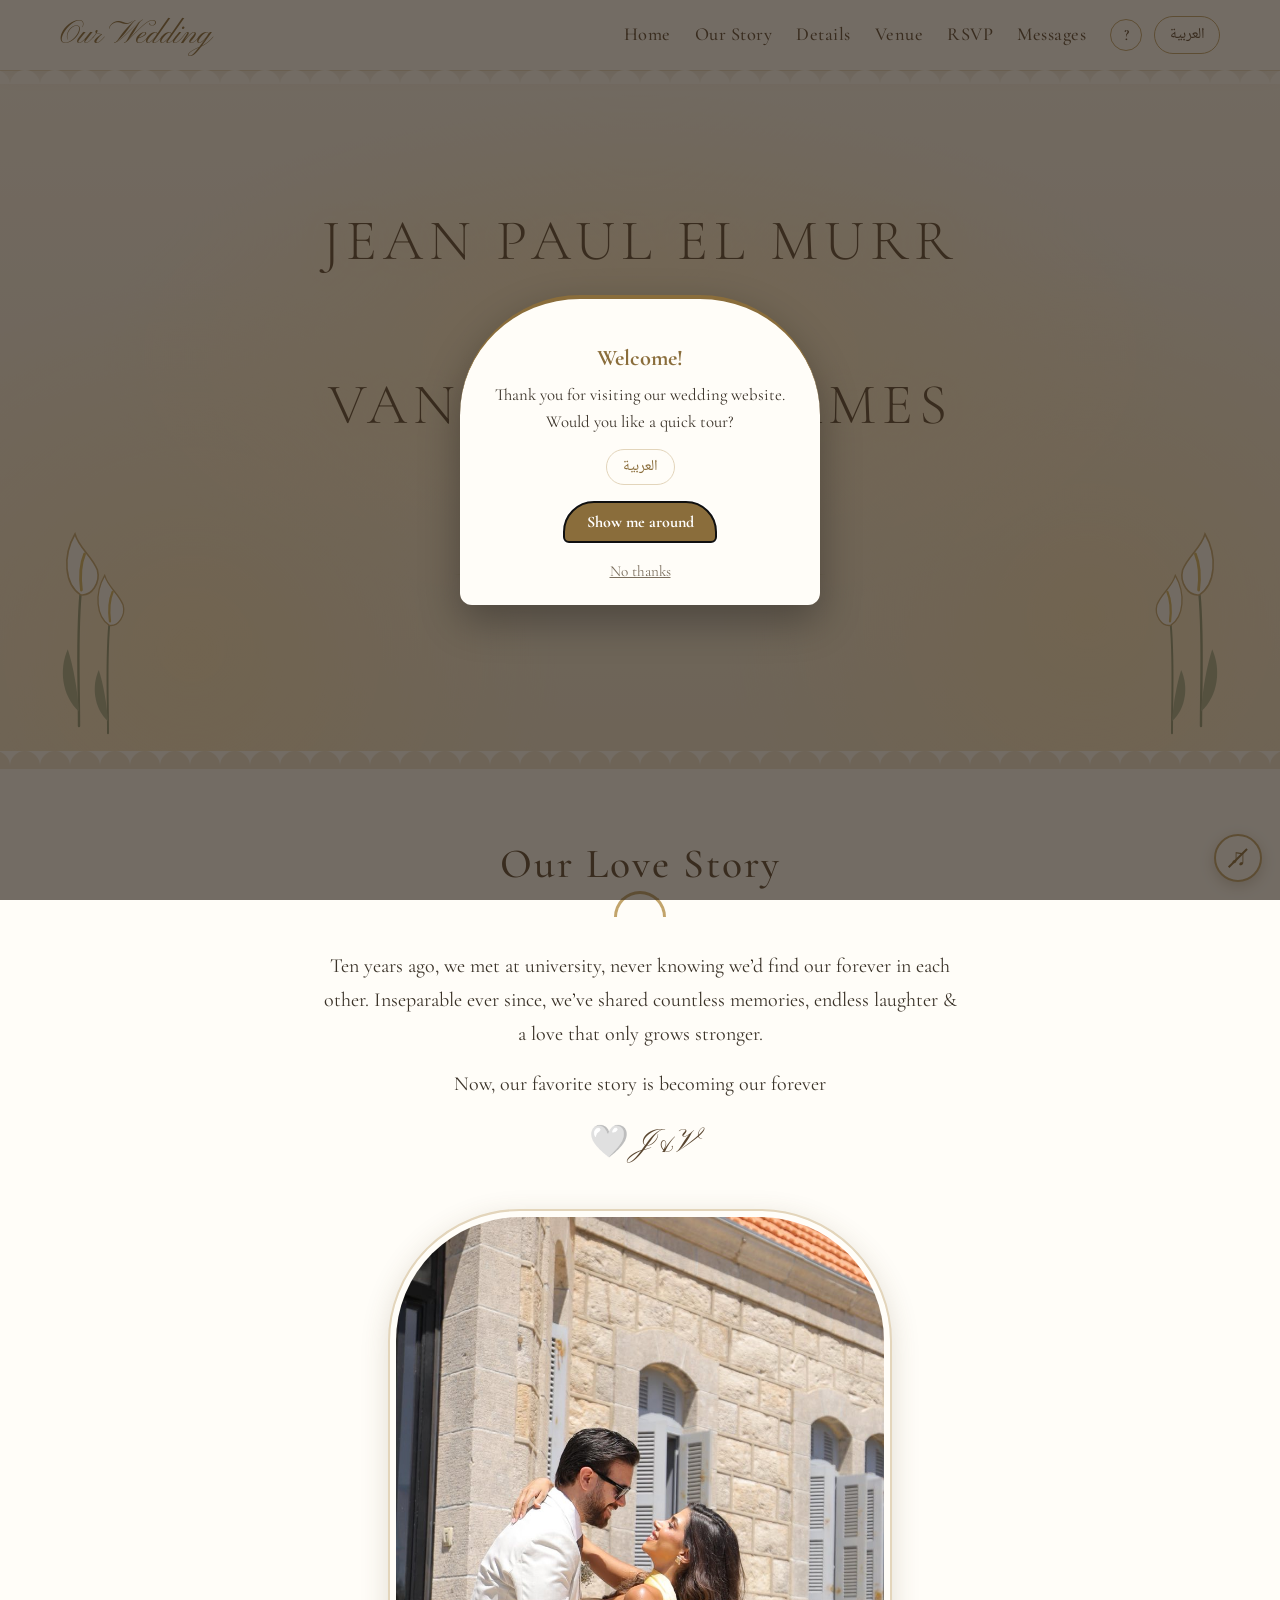
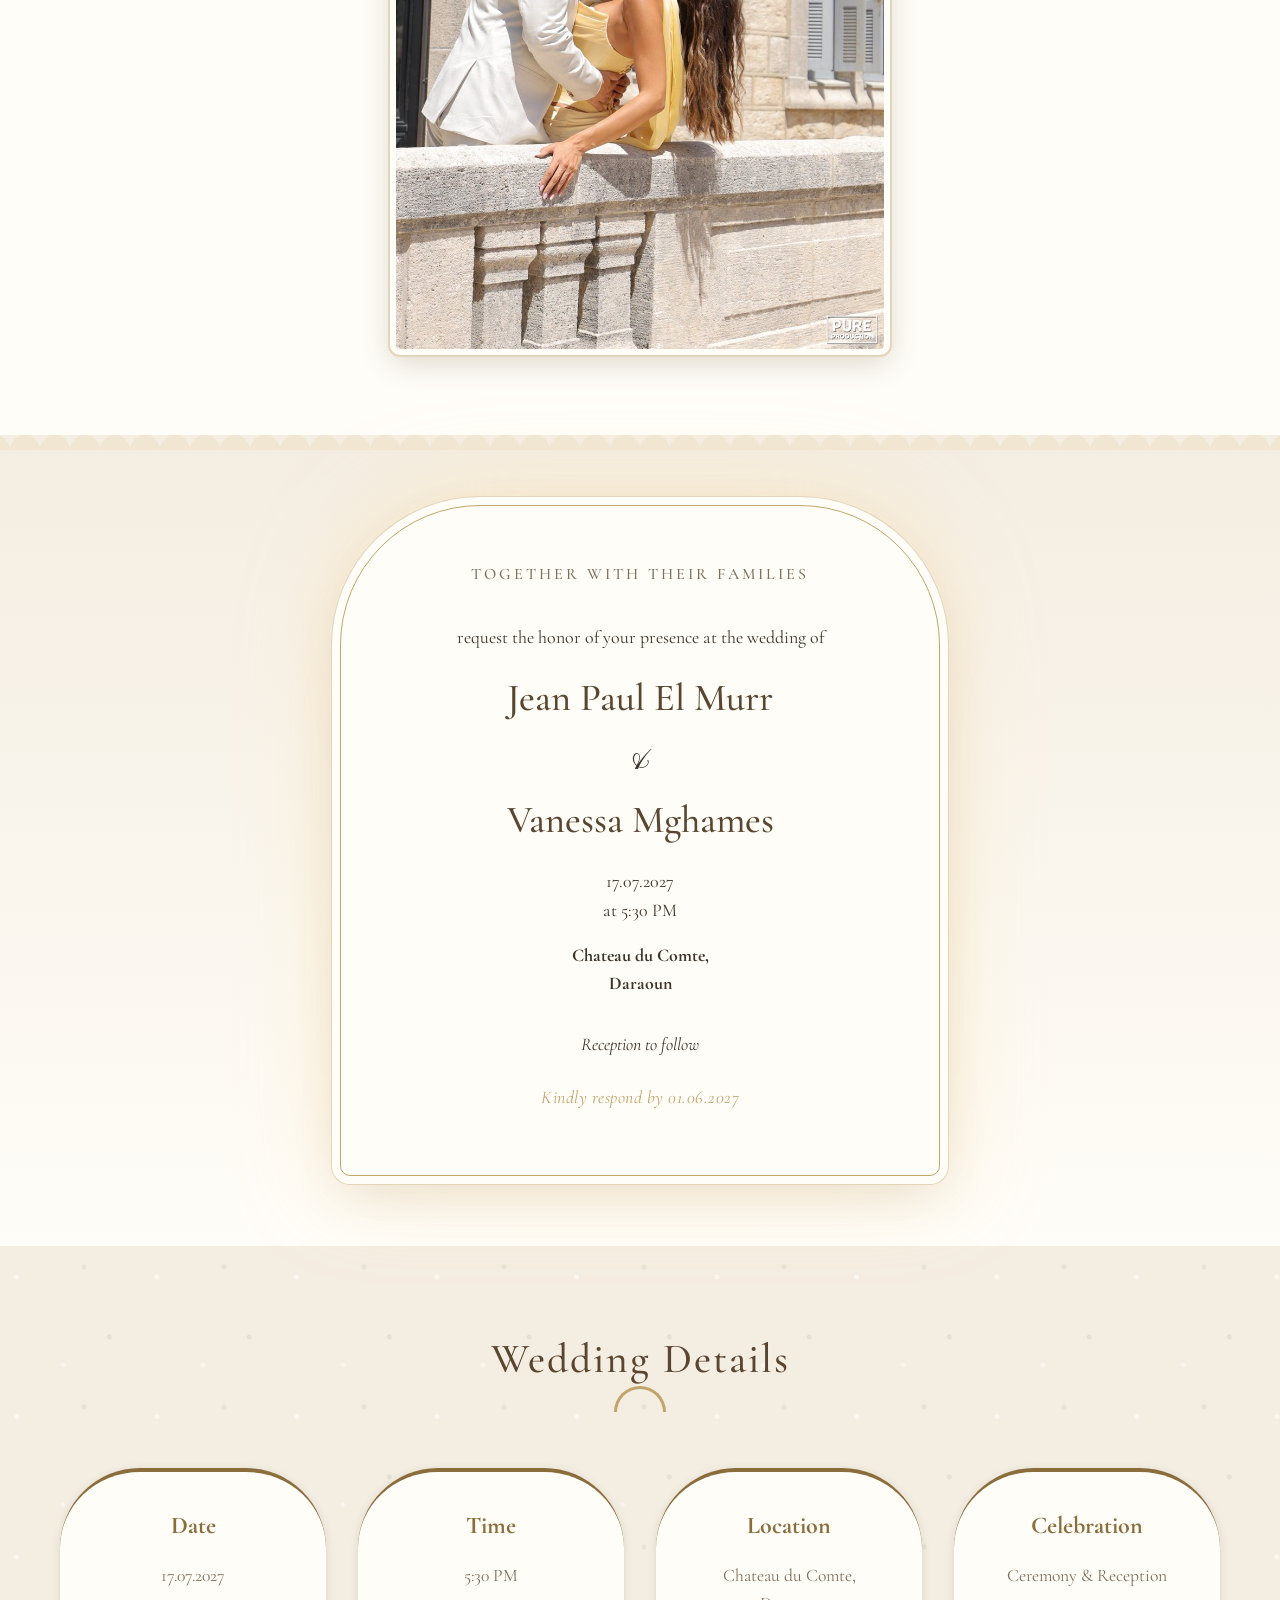
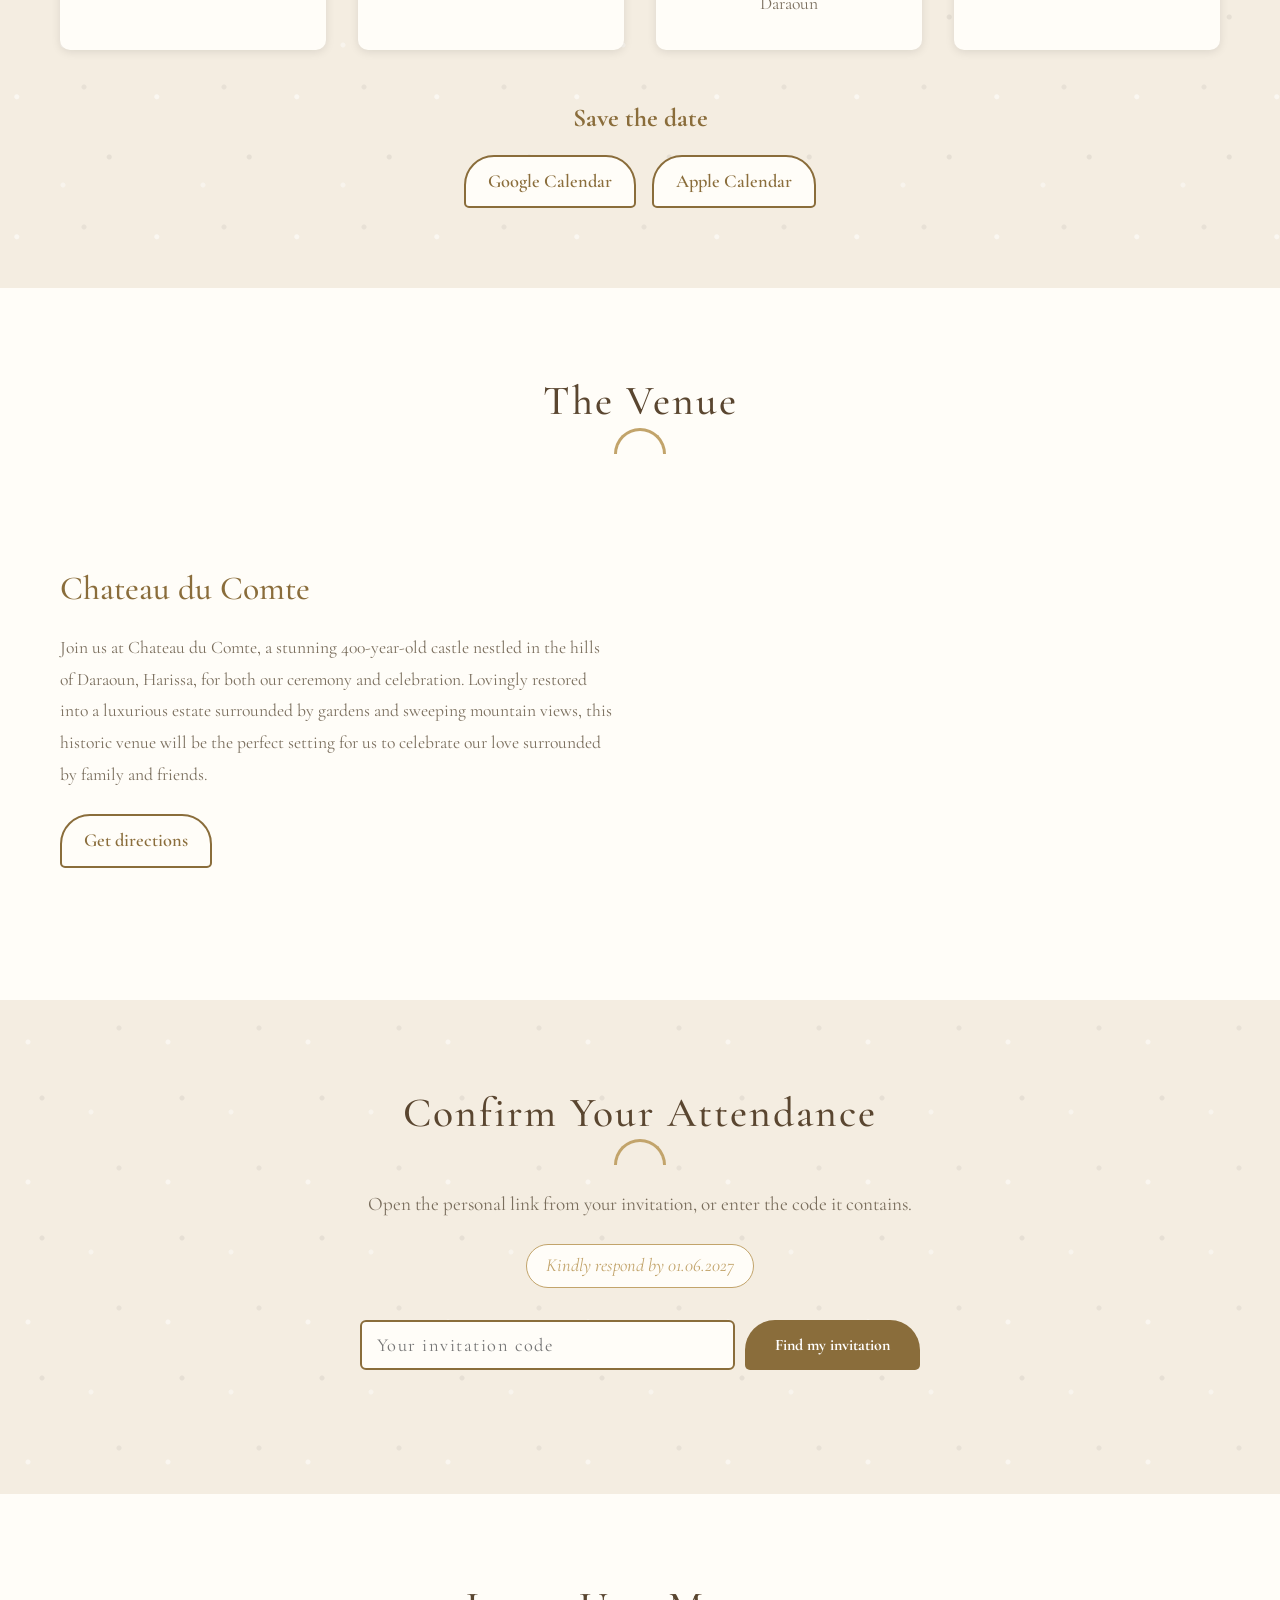
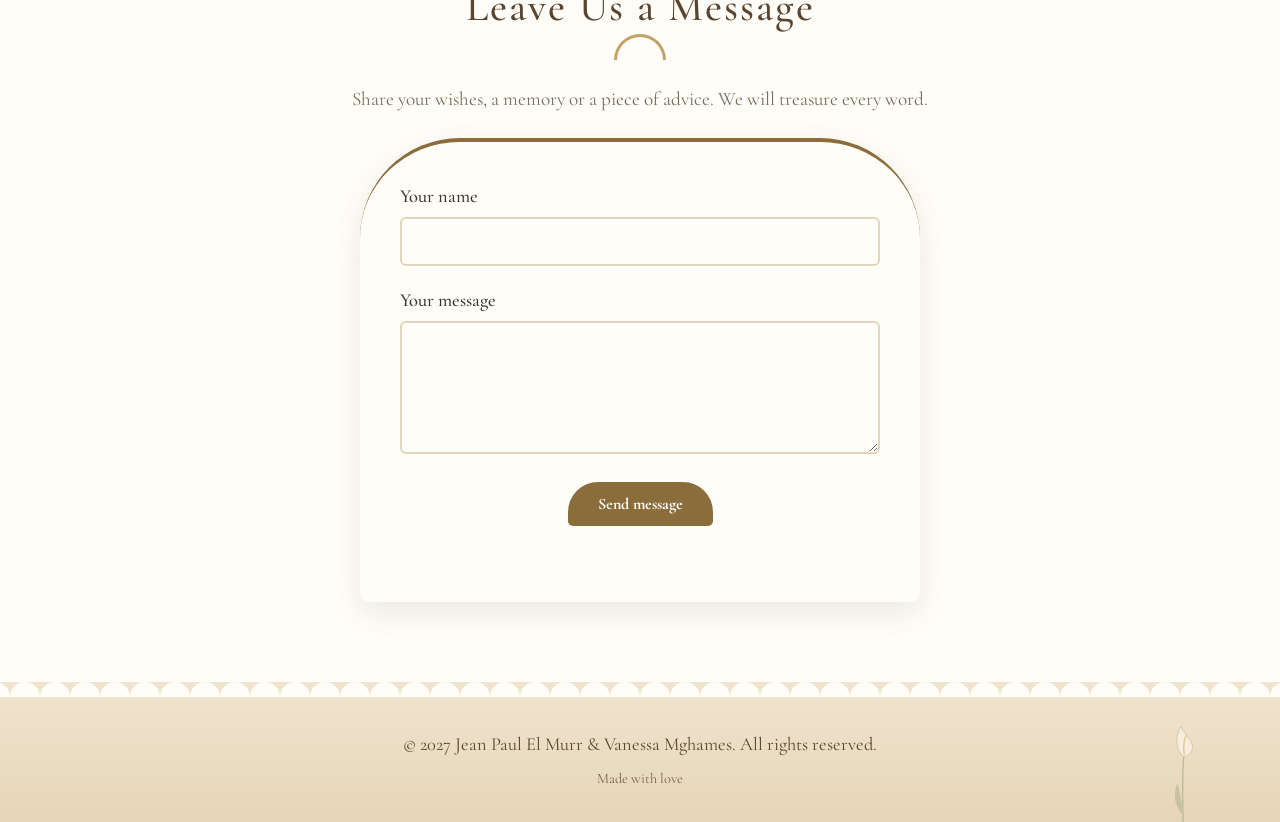
==== commit 1161e30a: "Add our story text in English and Arabic Co-Authored-By: Claude Opus 5.5 <noreply@anthropic.com> Cla" ====
--- a/index.html
+++ b/index.html
@@ -69,6 +69,11 @@
     <section id="gallery" class="gallery">
         <div class="container">
             <h2 data-i18n="story.title">Our Love Story</h2>
+            <div class="story-text">
+                <p data-i18n="story.p1">Ten years ago, we met at university, never knowing we’d find our forever in each other. Inseparable ever since, we’ve shared countless memories, endless laughter &amp; a love that only grows stronger.</p>
+                <p data-i18n="story.p2">Now, our favorite story is becoming our forever</p>
+                <p class="story-signature" dir="ltr">🤍 J&amp;V</p>
+            </div>
             <div class="gallery-grid">
                 <div class="gallery-item featured">
                     <img src="images/engagement.jpg" width="900" height="1350" alt="Jean Paul & Vanessa">
--- a/style.css
+++ b/style.css
@@ -412,6 +412,25 @@
     pointer-events: none;
 }
 
+.story-text {
+    max-width: 640px;
+    margin: -1.5rem auto 2.5rem;
+    text-align: center;
+    color: var(--text);
+    font-size: 1.25rem;
+    line-height: 1.7;
+}
+
+.story-text p + p {
+    margin-top: 1rem;
+}
+
+.story-signature {
+    font-family: 'Pinyon Script', 'Cormorant Garamond', Georgia, cursive;
+    font-size: 2rem;
+    color: var(--heading);
+}
+
 .gallery-grid {
     display: grid;
     gap: 2rem;
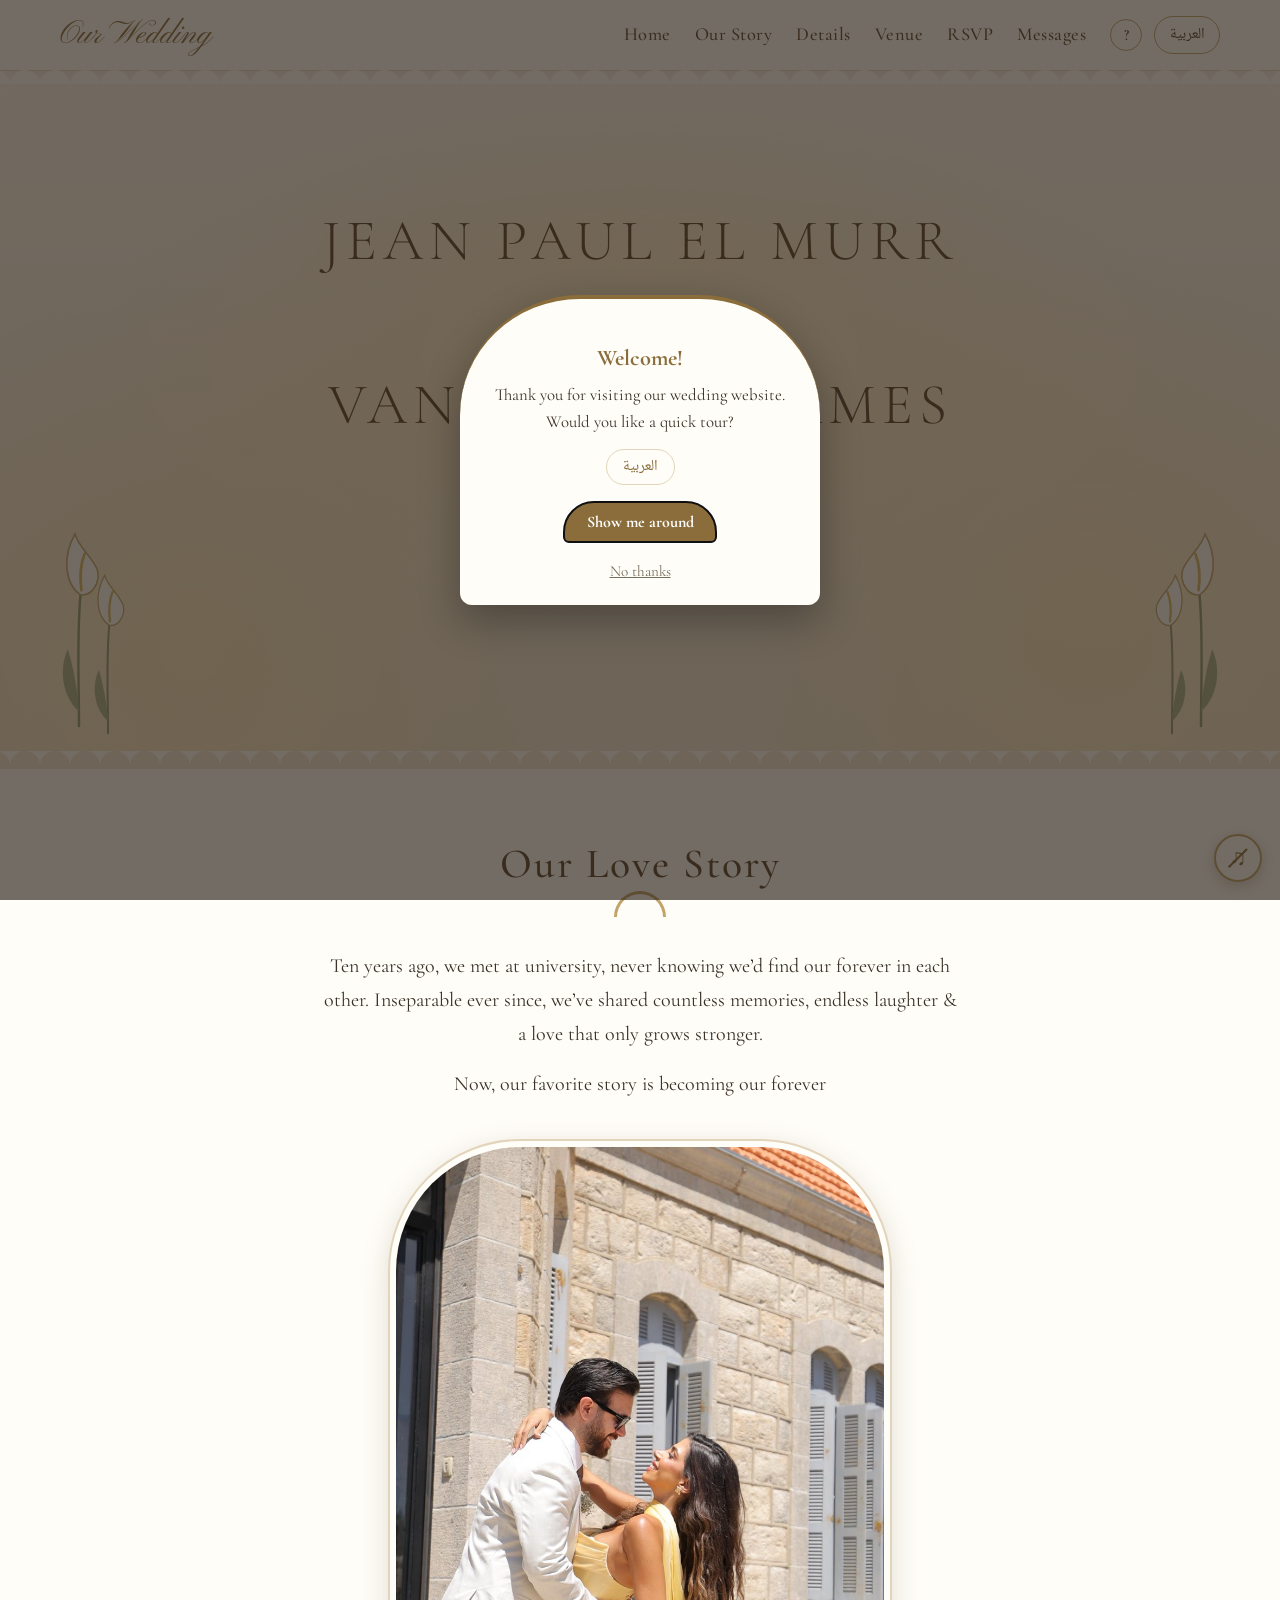
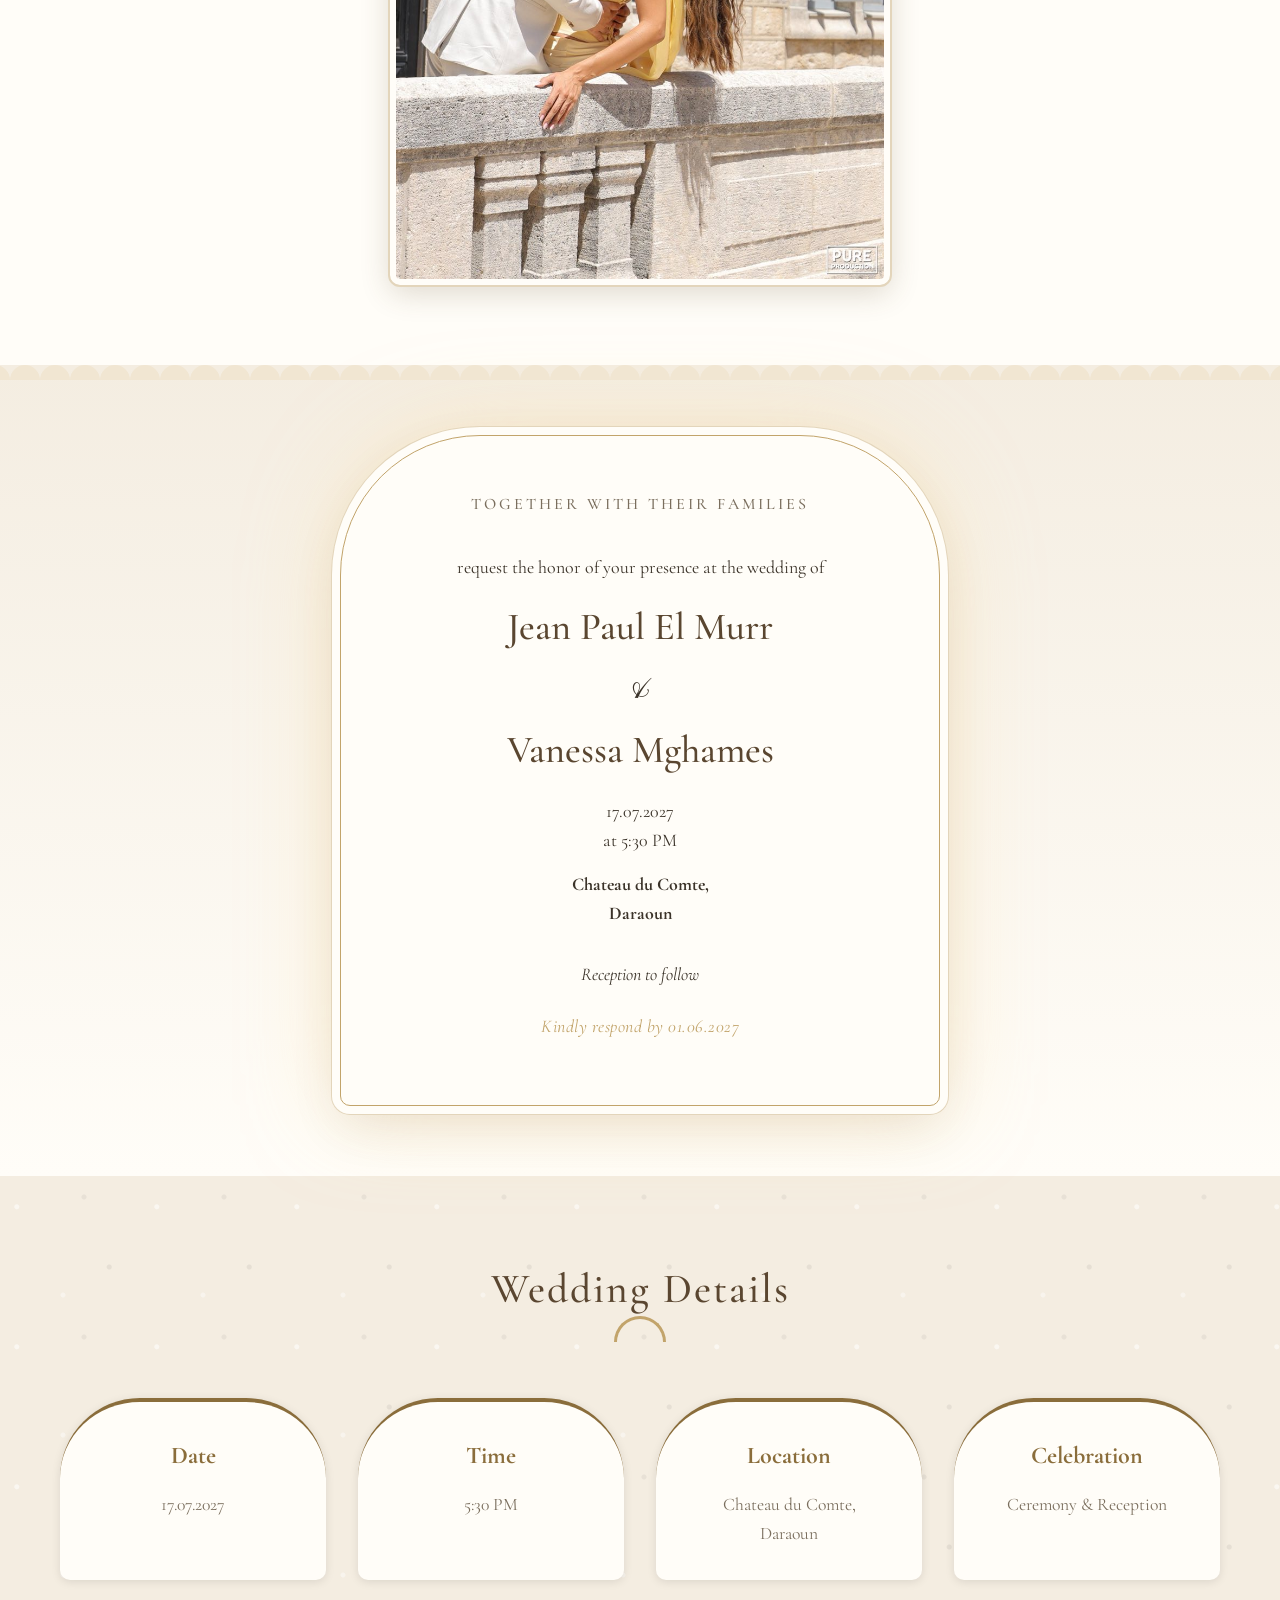
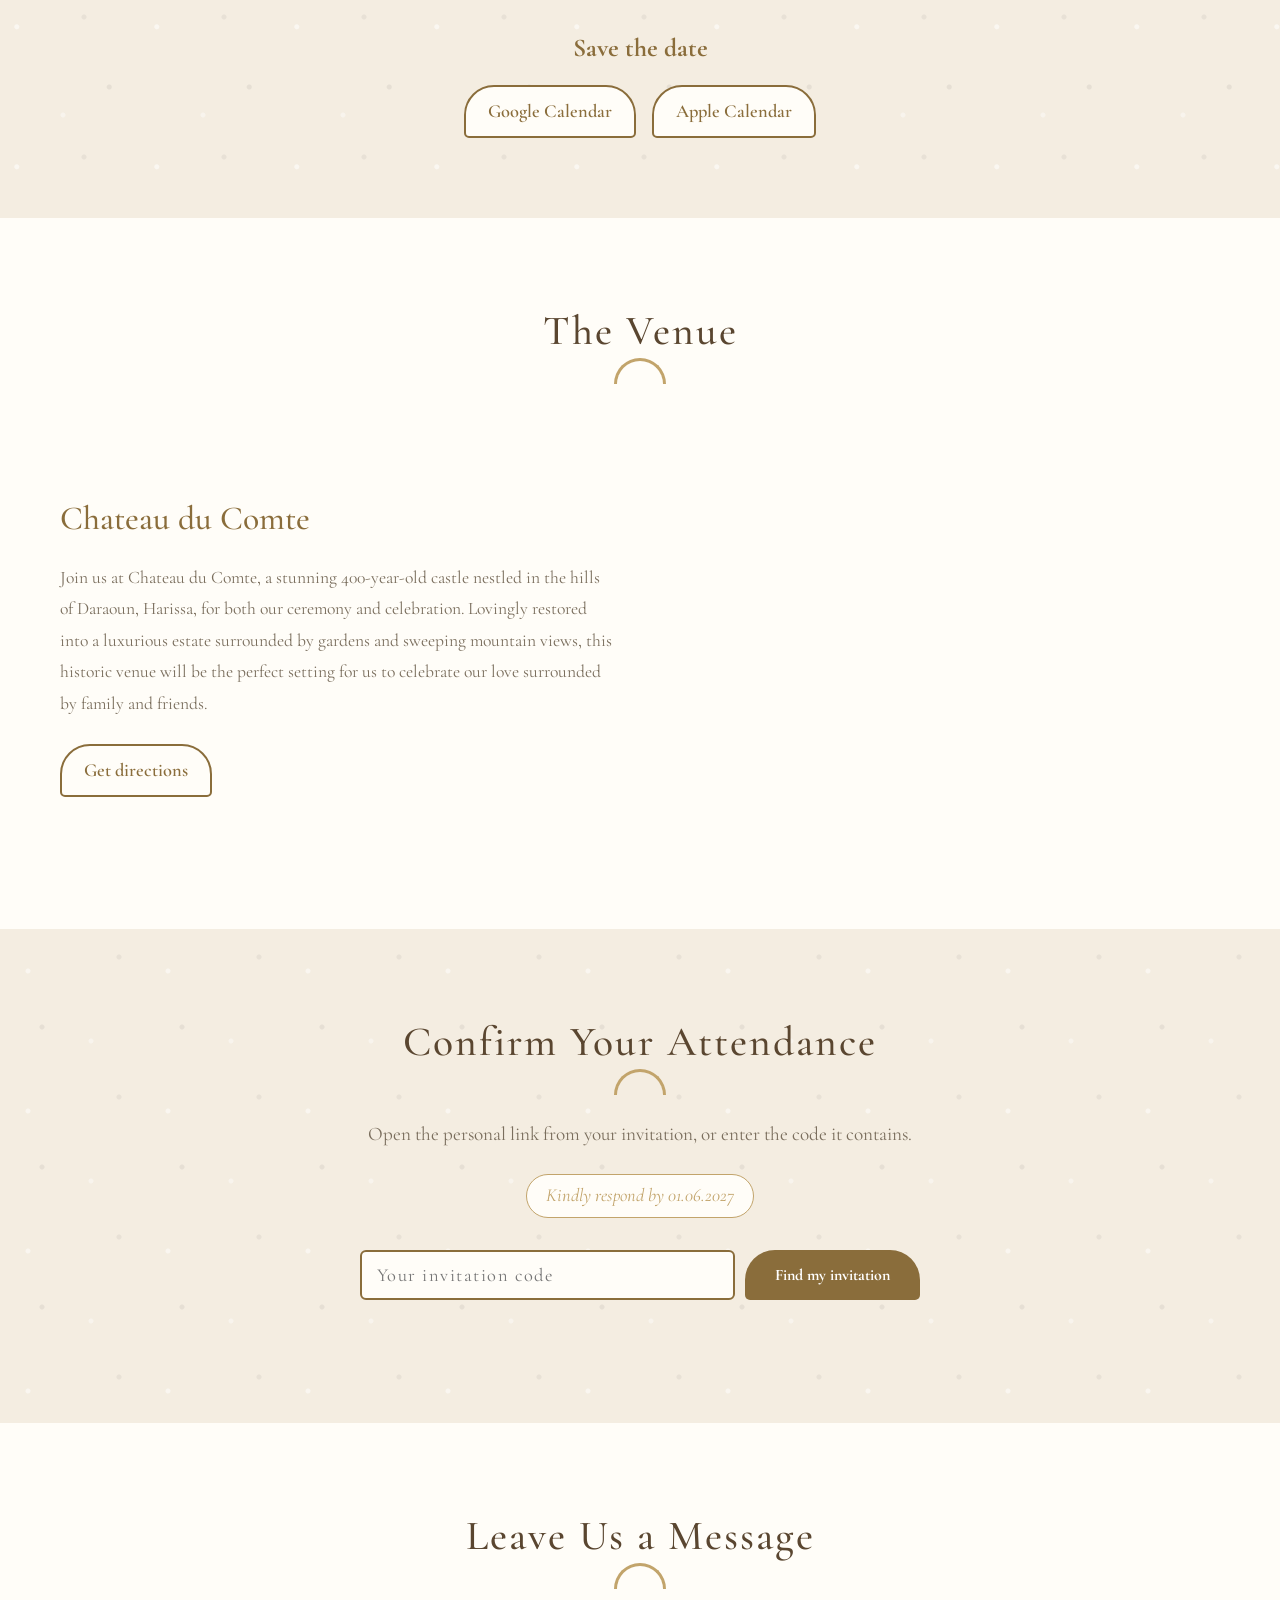
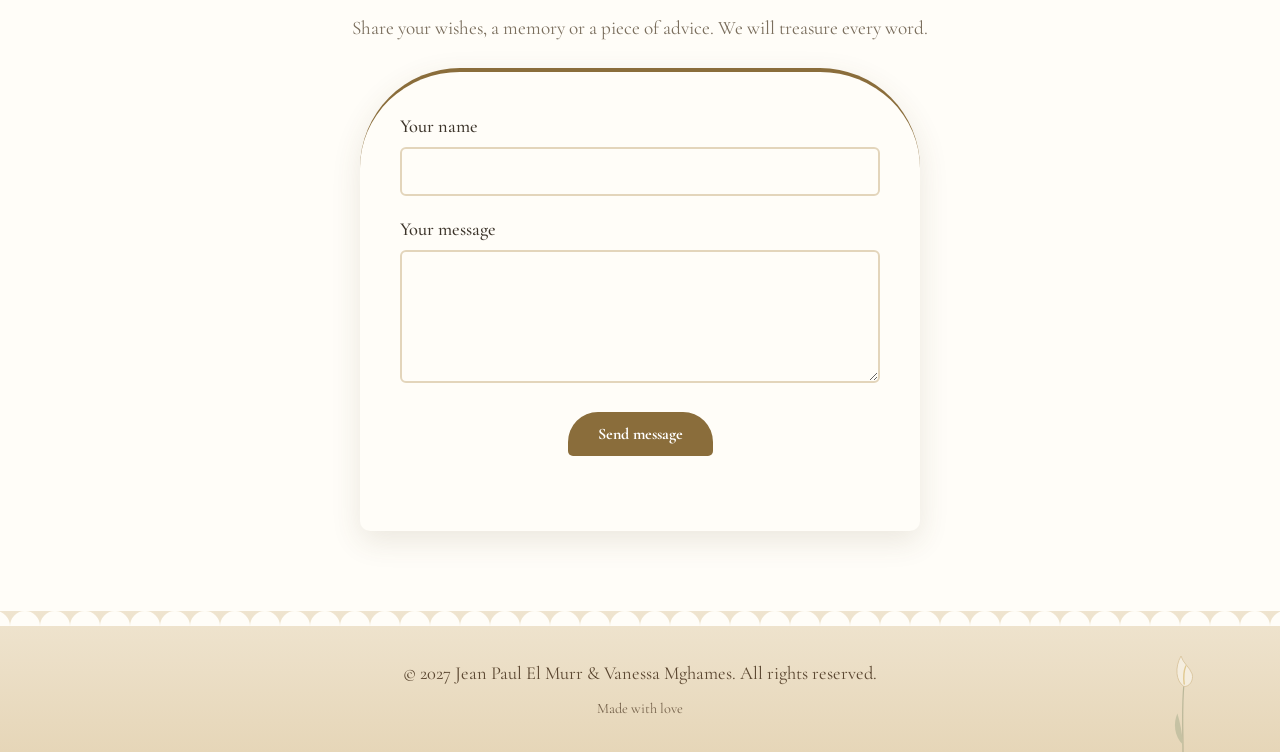
==== commit b4034fb2: "Remove signature from our story Co-Authored-By: Claude Opus 5.5 <noreply@anthropic.com> Claude-Sessi" ====
--- a/index.html
+++ b/index.html
@@ -72,7 +72,6 @@
             <div class="story-text">
                 <p data-i18n="story.p1">Ten years ago, we met at university, never knowing we’d find our forever in each other. Inseparable ever since, we’ve shared countless memories, endless laughter &amp; a love that only grows stronger.</p>
                 <p data-i18n="story.p2">Now, our favorite story is becoming our forever</p>
-                <p class="story-signature" dir="ltr">🤍 J&amp;V</p>
             </div>
             <div class="gallery-grid">
                 <div class="gallery-item featured">
--- a/style.css
+++ b/style.css
@@ -425,11 +425,6 @@
     margin-top: 1rem;
 }
 
-.story-signature {
-    font-family: 'Pinyon Script', 'Cormorant Garamond', Georgia, cursive;
-    font-size: 2rem;
-    color: var(--heading);
-}
 
 .gallery-grid {
     display: grid;
